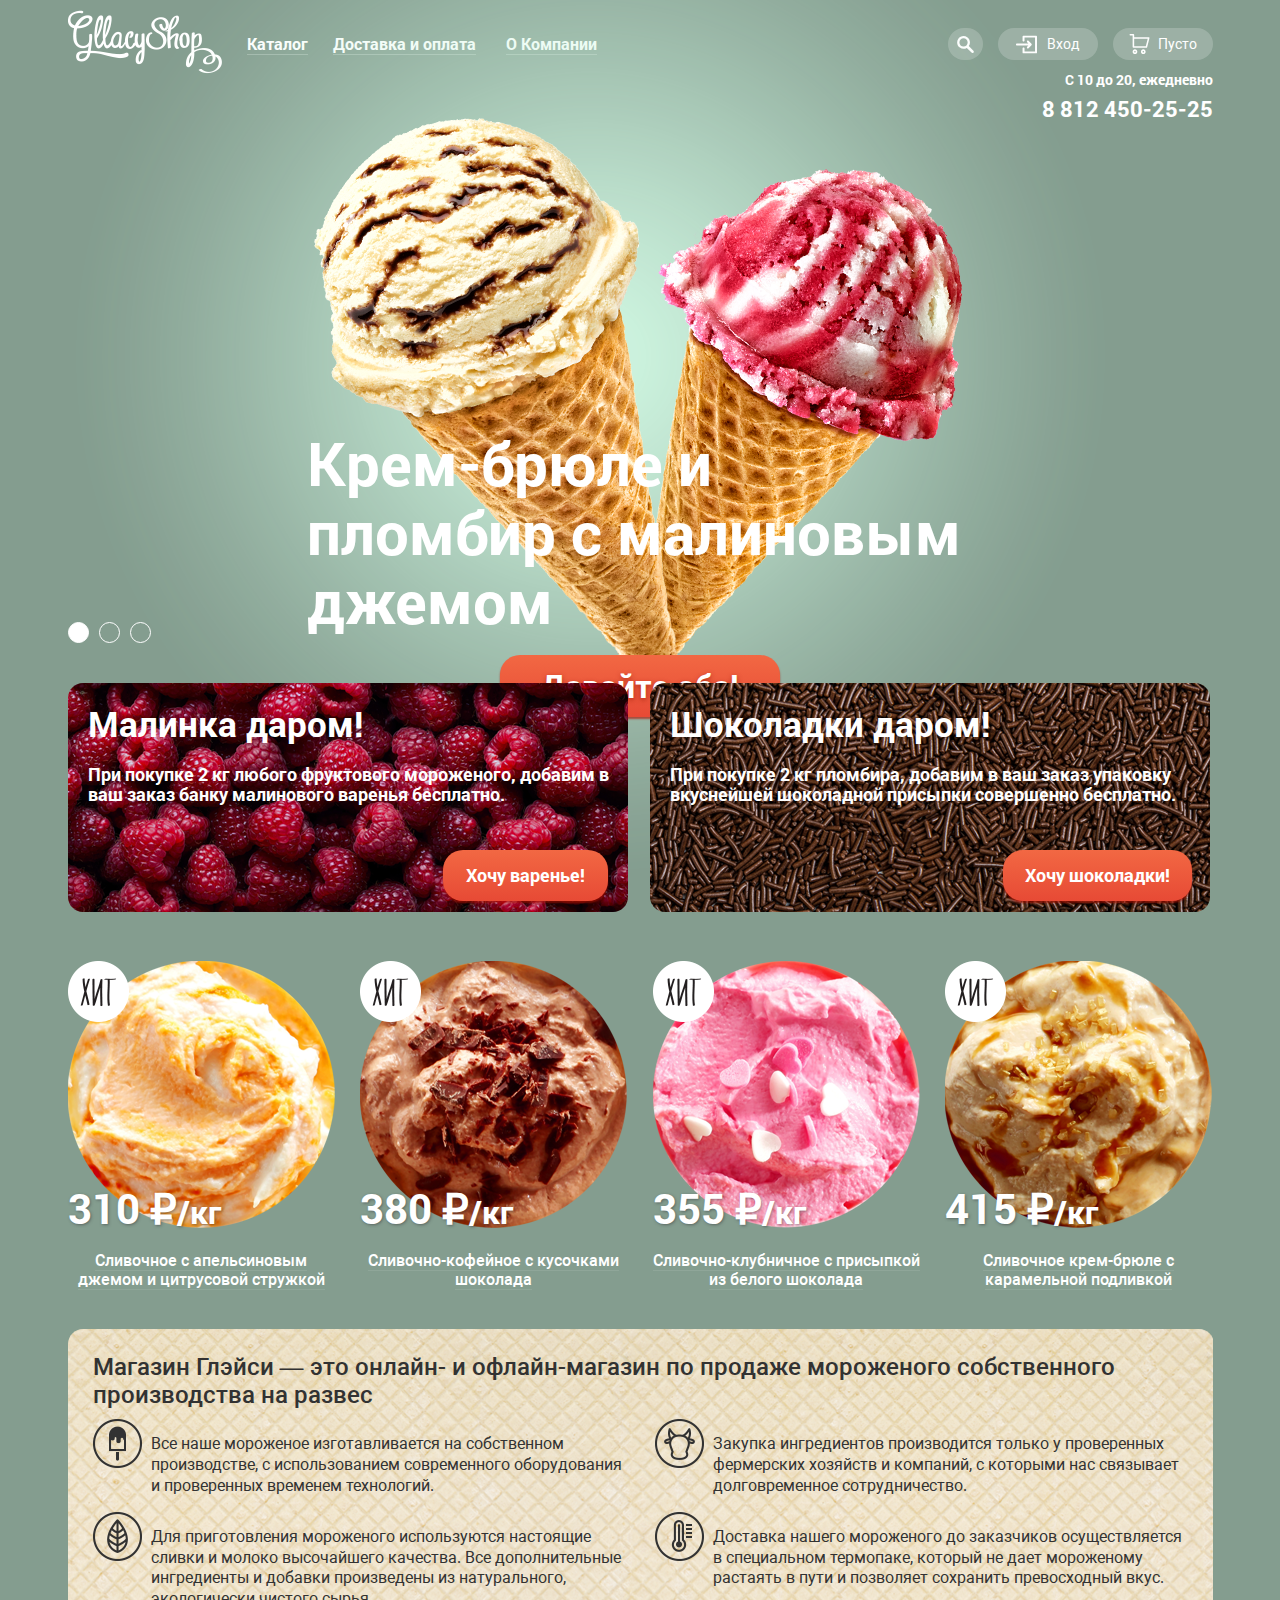
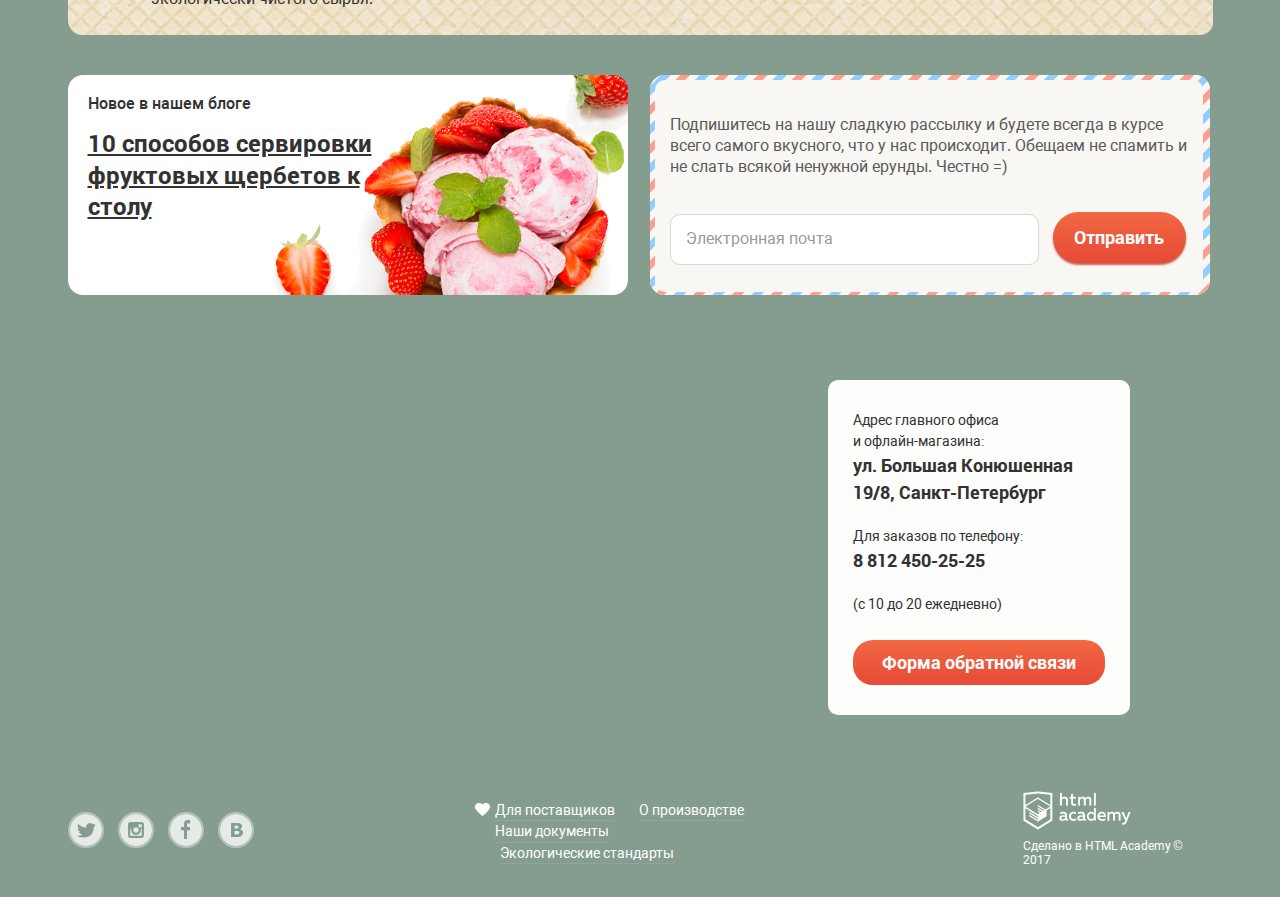
==== index.html @ 87ebb8d3 "Update index.html" ====
<!DOCTYPE html>
<html lang="ru">

<head>
	<meta charset="UTF-8">
	<meta name="viewport" content="width=device-width, initial-scale=1.0">
	<link rel="stylesheet" type="text/css" href="css/normalize.css">
	<link rel="stylesheet" type="text/css" href="css/style.css">
	<title>Gllacy</title>
</head>

<body>
	<div class="body">
	<div class="feedback">
		<form action="#" class="form-feedback">
			<div class="form-feedback__inner">
				<h2 class="form-feedback__title">Мы обязательно вам ответим!</h2>
				<button class="form-feedback__close-btn"><svg xmlns="http://www.w3.org/2000/svg" xmlns:xlink="http://www.w3.org/1999/xlink" width="18" height="17" viewBox="0 0 18 17"><g><g><image width="18" height="17" xlink:href="[data-uri]"/></g></g></svg></button>
				<div class="form-feedback__input">
					<input type="text" placeholder="Как вас зовут?">
					<input type="text" placeholder="Ваша почта для ответа?">
				</div>
				<textarea name="text" id="form-text" cols="49" rows="7" placeholder="Напишите что-нибудь..." class="form-feedback__commmit"></textarea>
				<button class="form-feedback__submit">Отправить</button>
			</div>
		</form>
	</div>
	<header class="header">
		<div class="wrap">
			<nav class="header__menu">
				<ul class="menu-left">
					<li class="menu-left__item menu-left__logo"><a href="#"><img src="/img/header-logo.svg" alt="Логотип"></a>
					</li>
					<li class="menu-left__item menu-left__submenu"><a href="#"
							class="menu-left__link">Каталог</a>
						<ul class="submenu">
							<li class="submenu__item submenu__underline"><a href="#" class="submenu__link submenu__active">Новинки
								</a></li>
							<li class="submenu__item"><a href="catalog.html" class="submenu__link ">Сливочное</a></li>
							<li class="submenu__item"><a href="#" class="submenu__link ">Щербеты</a></li>
							<li class="submenu__item"><a href="#" class="submenu__link s">Фруктовый лед
								</a></li>
							<li class="submenu__item"><a href="#" class="submenu__link ">Мелорин
								</a></li>
						</ul>
					</li>
					<li class="menu-left__item"><a href="#" class="menu-left__link">Доставка и оплата</a></li>
					<li class="menu-left__item"><a href="#" class="menu-left__link">О Компании</a></li>
				</ul>
				<div class="menu-right-box">
					<ul class="menu-right">
						<li class="menu-right__item">
							<form action="#" class="search-form">
								<div class="btn-search">
									<input type="text" placeholder="Что ищем?">
								</div>
							</form>
							<button class="search"></button>
						</li>
						<li class="menu-right__item">
							<button class="login">Вход</button>
							<form action="#" class="login-form">
								<div class="login-box">
									<div class="input-box">
										<input type="text" placeholder="Электронная почта">
										<input type="text" placeholder="Пароль">
									</div>
									<div class="link-box">
										<button class="link-box__btn">Войти</button>
										<div class="link">
											<a href="#">Забыли пароль?</a>
											<a href="#">Новая регистрация</a>
										</div>
									</div>
								</div>
							</form>
						</li>
						<li class="menu-right__item"><button class="cart">Пусто</button>
						</li>
					</ul>
					<div class="time-job">
						<span class="time-job__time">С 10 до 20, ежедневно</span>
						<span class="time-job__tell">8 812 450-25-25</span>
					</div>
				</div>
			</nav>
		</div>
	</header>

	<main class="main">
		<div class="wrap">
			<div class="slider-box">
				<input type="radio" id="radio-one" class="visually-hidden" name="slider" checked>
				<input type="radio" id="radio-two" class="visually-hidden" name="slider">
				<input type="radio" id="radio-three" class="visually-hidden" name="slider">
				<div class="toggle-box">
					<label for="radio-one" class="toggle-off"></label>
					<label for="radio-two" class="toggle-off"></label>
					<label for="radio-three" class="toggle-off"></label>
				</div>
				<ul class="slider">

					<li class="slider__item">
						<div class="slider-img">
							<img src="/img/01_1.png" class="slider-img__left" alt="Мороженое">
							<img src="/img/01_2.png" class="slider-img__right" alt=" Мороженое">
							<img src="/img/01_3.png" class="slider-img__backlight" alt=" Фон">
						</div>
						<h1 class=" slider__title">Крем-брюле и пломбир с малиновым джемом</h1>
						<button class="slider__btn">Давайте оба!</button>
					</li>

					<li class="slider__item">
						<div class="slider-img">
							<img src="/img/02_1.png" class="slider-img__left" alt="Мороженое">
							<img src="/img/02_2.png" class="slider-img__right" alt=" Мороженое">
							<img src="/img/02_3.png" class="slider-img__backlight" alt=" Фон">
						</div>
						<h1 class=" slider__title">Крем-брюле и пломбир с малиновым джемом</h1>
						<button class="slider__btn">Давайте оба!</button>
					</li>

					<li class="slider__item">
						<div class="slider-img">
							<img src="/img/03_1.png" class="slider-img__left" alt="Мороженое">
							<img src="/img/03_2.png" class="slider-img__right" alt=" Мороженое">
							<img src="/img/03_3.png" class="slider-img__backlight" alt=" Фон">
						</div>
						<h1 class=" slider__title">Крем-брюле и пломбир с малиновым джемом</h1>
						<button class="slider__btn">Давайте оба!</button>
					</li>

				</ul>
			</div>
			<div class="banner-box">
				<section class="banner banner-left">
					<div class="banner__inner">
						<h2 class="banner__title">Малинка даром!</h2>
						<p class="banner__text">При покупке 2 кг любого фруктового мороженого, добавим в ваш заказ банку малинового
							варенья бесплатно.
						</p>
						<button class="banner__btn">Хочу варенье!</button>
					</div>
				</section>
				<section class="banner banner-right">
					<div class="banner__inner">
						<h2 class="banner__title">Шоколадки даром!</h2>
						<p class="banner__text">При покупке 2 кг пломбира, добавим в ваш заказ упаковку вкуснейшей шоколадной
							присыпки совершенно бесплатно.
						</p>
						<button class="banner__btn banner__btn-right">Хочу шоколадки!
						</button>
					</div>
				</section>
			</div>
			<div class="ice-cream-box">
				<section class="ice-cream">
					<ul class="ice-cream__container">

						<li class="ice-cream-item">
							<div class="icer-cream__img">
								<img class="img-hit" src="./img/hit.png" alt="Хит">
								<img src="./img/iceCream_1.png" alt="Мороженое">
								<span class="ice-cream-price">310 ₽<span class="ice-cream-weight">/кг</span></span>
							</div>
							<a href="#" class="ice-cream__link">Сливочное с апельсиновым джемом и цитрусовой стружкой
							</a>
						</li>

						<li class="ice-cream-item">
							<div class="icer-cream__img">
								<img class="img-hit" src="./img/hit.png" alt="Хит">
								<img src="./img/iceCream_2.png" alt="Мороженое">
								<span class="ice-cream-price">380 ₽<span class="ice-cream-weight">/кг</span></span>
							</div>
							<a href="#" class="ice-cream__link">Сливочно-кофейное с кусочками шоколада</a>
						</li>

						<li class="ice-cream-item">
							<div class="icer-cream__img">
								<img class="img-hit" src="./img/hit.png" alt="Хит">
								<img src="./img/iceCream_3.png" alt="Мороженое">
								<span class="ice-cream-price">355 ₽<span class="ice-cream-weight">/кг</span></span>
							</div>
							<a href="#" class="ice-cream__link">Сливочно-клубничное с присыпкой из белого шоколада</a>
						</li>

						<li class="ice-cream-item">
							<div class="icer-cream__img">
								<img class="img-hit" src="./img/hit.png" alt="Хит">
								<img src="./img/iceCream_4.png" alt="Мороженое">
								<span class="ice-cream-price">415 ₽<span class="ice-cream-weight">/кг</span></span>
							</div>
							<a href="#" class="ice-cream__link">Сливочное крем-брюле с карамельной подливкой</a>
						</li>

					</ul>
				</section>
			</div>
			<div class="shop-box">
				<article class="shop-gllacy">
					<div class="shop-gllacy__inner">
						<h1 class="shop-gllacy__title">Магазин Глэйси — это онлайн- и офлайн-магазин по продаже мороженого
							собственного производства на развес</h1>
						<div class="shop-gllacy__container">
							<section class="shop-gllacy__left">
								<p class="shop-gllacy__text ice">Все наше мороженое изготавливается на собственном производстве, с
									использованием современного оборудования и проверенных временем технологий.
								</p>
								<p class="shop-gllacy__text leaflet">Для приготовления мороженого используются настоящие сливки и молоко
									высочайшего качества. Все дополнительные ингредиенты и добавки произведены из натурального,
									экологически чистого сырья.</p>
							</section>
							<section class="shop-gllacy__right">
								<p class="shop-gllacy__text cow">Закупка ингредиентов производится только у проверенных фермерских
									хозяйств
									и компаний, с которыми нас связывает долговременное сотрудничество.</p>
								<p class="shop-gllacy__text thermometer">Доставка нашего мороженого до заказчиков осуществляется в
									специальном
									термопаке, который не дает мороженому растаять в пути и позволяет сохранить превосходный вкус.</p>
							</section>
						</div>
					</div>
				</article>
			</div>
			<div class="blog-box">
				<section class="blog">
					<div class="blog-inner">
						<span class="blog__title">Новое в нашем блоге</span>
						<a href="#" class="blog__link">10 способов сервировки
							фруктовых щербетов к столу</a>
					</div>
				</section>
				<section class="mailing">
					<div class="mailing-inner">
						<p class="mailing__text">Подпишитесь на нашу сладкую рассылку и будете всегда в курсе всего самого вкусного,
							что у нас происходит. Обещаем не спамить и не слать всякой ненужной ерунды. Честно =) </p>
						<input type="text" class="mailing__input" placeholder="Электронная почта">
						<button class="mailing__btn">Отправить</button>
					</div>
				</section>
			</div>
		</div>

	</main>

	<footer class="footer">
		<div class="footer-top">
			<div class="footer-top-box">
			<iframe	src="https://www.google.com/maps/embed?pb=!1m18!1m12!1m3!1d1998.5991043651586!2d30.320894616097!3d59.938794181876254!2m3!1f0!2f0!3f0!3m2!1i1024!2i768!4f13.1!3m3!1m2!1s0x4696310fca5ba729%3A0xea9c53d4493c879f!2z0JHQvtC70YzRiNCw0Y8g0JrQvtC90Y7RiNC10L3QvdCw0Y8g0YPQuy4sIDE5LCDQodCw0L3QutGCLdCf0LXRgtC10YDQsdGD0YDQsywgMTkxMTg2!5e0!3m2!1sru!2sru!4v1586633773814!5m2!1sru!2sru"
				width="100%" height="430" frameborder="0" style="border:0;" allowfullscreen="" aria-hidden="false"
				tabindex="0"></iframe>
			<div class="footer-top-box__address">
				<div class="footer-top-box__inner">
					<p class="footer-top-box__text">Адрес главного офиса <br>
						и офлайн-магазина:<strong>ул. Большая Конюшенная 19/8, Санкт-Петербург</strong>
					</p>
					<p class="footer-top-box__text">Для заказов по телефону:<strong class="footer-tel">8 812 450-25-25</strong>(с 10 до 20 ежедневно)</p>

					<button class="footer-top-box__btn">Форма обратной связи</button>
				</div>
			</div>
		</div>
		</div>
		<div class="footer-down">
			<div class="wrap">
				<div class="footer-down-box">
					<ul class="footer-down-container">
						<li class="footer-down-container__social">
							<a href="#" class="footer-down-container__social-link footer-down-container__social-tw"></a>
							<a href="#" class="footer-down-container__social-link footer-down-container__social-inst"></a>
							<a href="#" class="footer-down-container__social-link footer-down-container__social-fb"></a>
							<a href="#" class="footer-down-container__social-link footer-down-container__social-vk"></a>
						</li>
						<li class="footer-down-container__link">
							<a href="#" class="footer-down-container__link-item">Для поставщиков</a>
							<a href="#" class="footer-down-container__link-item">О производстве
							</a>
							<a href="#" class="footer-down-container__link-item">Наши документы</a>
							<a href="#" class="footer-down-container__link-item">Экологические стандарты</a>
						</li>
						<li class="footer-down-container__logo">
							<a href="#" class="footer-down-container__logo-link"><img src="/img/footer-logo_htmlacademy.svg" alt="Логотип"></a>
							<a href="#" class="footer-down-container__logo-link"><span>Сделано в HTML Academy © 2017</span></a>
						</li>
					</ul>
				</div>
			</div>
		</div>
	</footer>
</div>
	<script src="/js/script.js"></script>
</body>

</html>
---- css/style.css ----
@font-face {
		font-family: "Roboto";
		src: url("/fonts/roboto.woff2") format("woff2"), url("/fonts/roboto.woff") format("woff");
		font-style: normal;
		font-weight: 400;
}
@font-face {
		font-family: "Roboto";
		src: url("/fonts/robotomedium.woff2") format("woff2"), url("/fonts/robotomedium.woff") format("woff");
		font-style: normal;
		font-weight: 500;
}
@font-face {
		font-family: "Roboto";
		src: url("/fonts/robotobold.woff2") format("woff2"), url("/fonts/robotobold.woff") format("woff");
		font-style: normal;
		font-weight: 700;
}
* {
		margin: 0;
		padding: 0;
		list-style: none;
		text-decoration: none;
		box-sizing: border-box;
}

body {
		color: #ffffff;
		font-family: "Roboto", sans-serif;
		font-size: 16px;
		font-weight: 400;
		background-color: #849d8f;
}

.body {
		position: relative;
}

.feedback {
		display: none;
		position: absolute;
		top: 15%;
		left: 50%;
		margin: 0 0 0 -240px;
		z-index: 200;
}

.form-feedback {
		width: 480px;
		background-color: #f8f7f4;
		border-radius: 10px;
}
.form-feedback__inner {
		position: relative;
		padding: 16px 17px 27px 24px;
}
.form-feedback__title {
		margin-bottom: 24px;
		color: #323232;
		font-size: 1.5em;
		font-weight: 500;
}
.form-feedback__close-btn {
		position: absolute;
		top: 17px;
		right: 17px;
		background-color: transparent;
		border: none;
		outline: none;
		cursor: pointer;
}
.form-feedback__input input {
		display: block;
		width: 267px;
		margin-bottom: 20px;
		padding: 12px 15px 12px 15px;
		color: #999999;
		border: 1px solid rgba(178, 178, 178, 0.52);
		background-color: #ffffff;
		border-radius: 5px;
}
.form-feedback__input input::placeholder {
		color: #999999;
}
.form-feedback__commmit {
		display: block;
		margin-bottom: 25px;
		padding: 12px 15px;
		color: #999999;
		background-color: #ffffff;
		border: 1px solid rgba(178, 178, 178, 0.52);
		border-radius: 5px;
}
.form-feedback__commmit::placeholder {
		color: #999999;
}
.form-feedback__submit {
		width: 139px;
		padding: 14px 0;
		color: #fefefe;
		font-size: 1.13em;
		font-weight: 700;
		text-align: center;
		box-shadow: 0 2px 2px rgba(172, 16, 0, 0.64);
		background-color: #e84d37;
		background-image: linear-gradient(to top, #e74a35 0%, #f26843 100%);
		border: none;
		border-radius: 30px;
		outline: none;
		transform: translateX(300px);
		cursor: pointer;
}
.form-feedback__submit:hover {
		box-shadow: 0 2px 2px #ac1000;
		background-image: linear-gradient(to top, #f17d64 0%, #f26843 100%);
}
.form-feedback__submit:active {
		box-shadow: inset 0 2px 2px #942718;
		background-image: linear-gradient(to top, #f26843 0%, #e74a35 100%);
}

.overlay {
		width: 100%;
		height: 100%;
		background-image: url("/img/overlay.png");
}

.wrap {
		width: 100%;
		max-width: 1165px;
		margin: 0 auto;
		padding-left: 10px;
		padding-right: 10px;
}

.visually-hidden {
		position: absolute;
		bottom: 0;
		left: 0;
		width: 1px;
		height: 1px;
		overflow: hidden;
		clip: rect(0 0 0 0);
}

.header__menu {
		display: flex;
		justify-content: space-between;
		padding-top: 10px;
}

.menu-left {
		width: 55.0218340611%;
		display: flex;
		justify-content: flex-start;
		align-items: center;
}
.menu-left__item {
		position: relative;
}
.menu-left__link {
		color: #ffffff;
		font-weight: 700;
		border-bottom: 1px solid #a1b6aa;
}
.menu-left__link:hover {
		padding: 10px 14px;
		color: #323232;
		text-align: center;
		background-color: #f7f6f3;
		border: none;
		border-radius: 30px;
		transition: all 0.5s ease-out;
}
.menu-left__link:active {
		box-shadow: inset 0 2px 1px #696969;
		background-color: #f8f7f4;
		transition: all 0.3s ease-out;
}
.menu-left__submenu:hover .submenu {
		display: block;
}
.menu-left__item:nth-child(3) {
		margin-left: 25px;
		margin-right: 30px;
}
.menu-left__logo {
		margin-right: 25px;
		/* 		img {
			max-width: 100%;
		} */
}

.submenu {
		position: absolute;
		top: 30px;
		left: -5px;
		z-index: 100;
		display: none;
		min-width: 145px;
		box-shadow: 0 20px 20px rgba(0, 0, 0, 0.4);
		background-color: #f8f7f4;
		border-radius: 10px;
		border-top: 3px solid #91ac9d;
}
.submenu__item {
		padding: 10px 0;
		cursor: pointer;
}
.submenu__item:not(:first-child):hover {
		background-color: #fbded7;
}
.submenu__item:not(:first-child):active {
		background-color: #f6b5a5;
}
.submenu__underline {
		position: relative;
}
.submenu__underline::after {
		position: absolute;
		top: 35px;
		left: 10px;
		content: "";
		width: 128px;
		height: 1px;
		background-color: #d1d0ce;
}
.submenu__link {
		padding-left: 20px;
		color: #323232;
		font-size: 0.85em;
}
.submenu__active {
		font-weight: 700;
}

.menu-right-box {
		width: 23.1441048035%;
		position: relative;
		display: flex;
		flex-direction: column;
		justify-content: center;
}

.time-job {
		position: absolute;
		top: 90%;
		right: 0;
		display: flex;
		flex-direction: column;
		text-align: right;
}
.time-job__time {
		margin-bottom: 8px;
		font-size: 0.87em;
		font-weight: 700;
}
.time-job__tell {
		font-size: 1.38em;
		font-weight: 700;
}

.menu-right {
		position: relative;
		display: flex;
		justify-content: space-between;
}
.menu-right__item {
		min-width: 100px;
		margin-right: 10px;
		padding: 8px 0;
		font-size: 0.87em;
		font-weight: 500;
		text-align: center;
		background-color: rgba(255, 255, 255, 0.2);
		border-radius: 20px;
		cursor: pointer;
}
.menu-right__item:first-child {
		position: relative;
		min-width: 35px;
}
.menu-right__item:nth-child(2) {
		position: relative;
}
.menu-right__item:last-child {
		margin-right: 0;
}
.menu-right__item:hover {
		background-color: #f8f7f4;
		transition: all 0.5s ease-out;
}
.menu-right__item:hover .login:before {
		background-image: url("/img/login-hover.svg");
		transition: all 0.5s ease-out;
}
.menu-right__item:hover .login {
		color: #323232;
		transition: all 0.5s ease-out;
}
.menu-right__item:hover .search {
		background-image: url("/img/loupe-hover.svg");
		transition: all 0.5s ease-out;
}
.menu-right__item:hover .cart::before {
		background-image: url("/img/cart-hover.svg");
		transition: all 0.5s ease-out;
}
.menu-right__item:hover .cart {
		color: #323232;
		transition: all 0.5s ease-out;
}
.menu-right__item:active {
		box-shadow: inset 0 2px 1px #696969;
		background-color: #f8f7f4;
		transition: all 0.3s ease-out;
}

.search {
		position: absolute;
		margin: 0;
		padding: 0;
		top: 8px;
		left: 9px;
		display: block;
		width: 17px;
		height: 17px;
		background-image: url("/img/loupe.svg");
		background-color: transparent;
		border: none;
		cursor: pointer;
}

.login {
		position: relative;
		margin-left: 21px;
		padding-left: 10px;
		color: #ffffff;
		background-color: transparent;
		border: none;
		cursor: pointer;
}

.login::before {
		position: absolute;
		top: -2px;
		left: -21px;
		display: block;
		width: 21px;
		height: 20px;
		content: "";
		background-image: url("/img/login.svg");
}

.cart {
		position: relative;
		margin-left: 21px;
		padding-left: 8px;
		color: #ffffff;
		background-color: transparent;
		border: none;
		cursor: pointer;
}

.cart::before {
		position: absolute;
		top: -2px;
		left: -21px;
		display: block;
		width: 21px;
		height: 20px;
		content: "";
		background-image: url("/img/cart.svg");
}

.btn-search {
		display: none;
		position: absolute;
		z-index: 100;
		top: 40px;
		right: 0;
		width: 341px;
		padding: 20px 15px;
		box-shadow: 0 20px 20px rgba(0, 0, 0, 0.4);
		background-color: #f8f7f4;
		border-radius: 10px;
}
.btn-search input {
		width: 100%;
		padding: 15px 0 15px 15px;
		color: #999999;
		border: 1px solid #d3d3d2;
		border-radius: 10px;
}
.btn-search input::placeholder {
		color: #999999;
		font-size: 0.87em;
		font-weight: 400;
}

.login-form {
		display: none;
		width: 280px;
		position: absolute;
		top: 35px;
		right: 2px;
		box-shadow: 0 20px 20px rgba(0, 0, 0, 0.4);
		background-color: #f8f7f4;
		border-radius: 10px;
		z-index: 100;
}

.login-box {
		width: 100%;
		padding: 20px 20px 22px 19px;
}

.input-box {
		display: flex;
		flex-direction: column;
}
.input-box input {
		width: 100%;
		margin-bottom: 20px;
		padding: 15px 0;
		padding-left: 15px;
		color: #999999;
		font-size: 0.87em;
		font-weight: 400;
		border: 1px solid #d3d3d2;
		border-radius: 10px;
}
.input-box input::placeholder {
		color: #999999;
		font-size: 1em;
		font-weight: 400;
}

.link-box {
		display: flex;
		justify-content: space-between;
}
.link-box__btn {
		min-width: 100px;
		padding: 15px 0;
		color: #fefefe;
		font-size: 1.3em;
		font-weight: 700;
		text-align: center;
		box-shadow: 0 1px 2px #ac1000;
		background-color: #e84d37;
		background-image: linear-gradient(to top, #e74a35 0%, #f26843 100%);
		border: none;
		border-radius: 18px;
		outline: none;
		cursor: pointer;
}
.link-box__btn:hover {
		box-shadow: 0 2px 2px #ac1000;
		background-color: rgba(255, 255, 255, 0.2);
		background-color: #ffffff;
		background-image: linear-gradient(to top, #e74a35 0%, #f26843 100%);
		transition: all 0.3s ease-out 0.1s;
}
.link-box__btn:active {
		box-shadow: inset 0 2px 2px #942718;
		background-color: rgba(0, 0, 0, 0.07);
		background-color: #ffffff;
		background-image: linear-gradient(to top, #f26843 0%, #e74a35 100%);
		transition: all 0.3s ease-out 0.1s;
}

.link {
		display: flex;
		flex-direction: column;
		justify-content: center;
}
.link a {
		margin-bottom: 8px;
		text-align: left;
		color: #323232;
		font-size: 0.95em;
		text-decoration: underline;
}
.link a:last-child {
		margin-bottom: 0;
}
.link a:hover, .link a:active {
		color: #e84d37;
}

.menu-left__active {
		padding: 10px 14px;
		color: #ffffff;
		text-align: center;
		background-color: #d07058;
		border: none;
		border-radius: 30px;
}

.menu-right__active {
		width: 117px;
		background-color: #f8f7f4;
}

.menu-right__active:active {
		box-shadow: inset 0 2px 1px #696969;
		background-color: #f8f7f4;
		transition: all 0.3s ease-out;
}

.cart-active {
		position: relative;
		margin-left: 21px;
		padding-left: 8px;
		color: #323232;
		background-color: transparent;
		border: none;
		cursor: pointer;
}

.cart-active::before {
		position: absolute;
		top: -2px;
		left: -21px;
		display: block;
		width: 21px;
		height: 20px;
		content: "";
		background-image: url("/img/cart_active.svg");
}

.cart-form {
		display: none;
		position: absolute;
		top: 35px;
		right: 0;
		width: 540px;
		box-shadow: 0 20px 20px rgba(0, 0, 0, 0.4);
		background-color: #f8f7f4;
		border-radius: 10px;
		z-index: 200;
}

.cart-box {
		padding: 20px 15px;
}

.cart-list {
		display: flex;
		flex-direction: column;
		border-bottom: 1px solid #cacac7;
}
.cart-list__items {
		display: flex;
		justify-content: space-between;
		align-items: center;
		margin-bottom: 15px;
		color: #323232;
		font-size: 0.93em;
		text-align: left;
		line-height: 1.3em;
}
.cart-list__items:nth-child(2) .cart-list__name {
		padding-top: 12px;
}
.cart-list__btn {
		width: 170px;
		padding: 13px 0;
		color: #fefefe;
		font-size: 1.3em;
		font-weight: 700;
		box-shadow: 0 1px 2px #ac1000;
		background-color: #e84d37;
		background-image: linear-gradient(to top, #e74a35 0%, #f26843 100%);
		border: none;
		border-radius: 30px;
		outline: none;
		transform: translateX(170px);
		cursor: pointer;
}
.cart-list__btn:hover {
		box-shadow: 0 2px 2px #ac1000;
		background-image: linear-gradient(to top, #f17d64 0%, #f26843 100%);
}
.cart-list__btn:active {
		box-shadow: inset 0 2px 2px #942718;
		background-image: linear-gradient(to top, #f26843 0%, #e74a35 100%);
}

.price {
		color: #999999;
}

.total {
		display: block;
		margin-top: 15px;
		margin-bottom: 15px;
		color: #323232;
		font-size: 1.1em;
		font-weight: 700;
		text-align: right;
}

.slider-box {
		position: relative;
		min-height: 565px;
}

.toggle-box {
		position: absolute;
		display: flex;
		bottom: 0;
		z-index: 50;
}

.toggle-off {
		display: block;
		width: 21px;
		height: 21px;
		margin-right: 10px;
		background-color: transparent;
		border: 1px solid #ffff;
		border-radius: 50%;
		cursor: pointer;
		transition: all 0.5s ease-out;
}

.toggle-off:last-child {
		margin-right: 0;
}

#radio-one:checked ~ .toggle-box .toggle-off:nth-child(1),
#radio-two:checked ~ .toggle-box .toggle-off:nth-child(2),
#radio-three:checked ~ .toggle-box .toggle-off:nth-child(3) {
		background-color: #fff;
}

#radio-one:hover ~ .toggle-box .toggle-off:nth-child(1),
#radio-two:hover ~ .toggle-box .toggle-off:nth-child(2),
#radio-three:hover ~ .toggle-box .toggle-off:nth-child(3) {
		background-color: #e0e0e0;
}

#radio-one:active ~ .toggle-box .toggle-off:nth-child(1),
#radio-two:active ~ .toggle-box .toggle-off:nth-child(2),
#radio-three:active ~ .toggle-box .toggle-off:nth-child(3) {
		background-color: #fff;
}

#radio-one:checked ~ .slider .slider__item:nth-child(1),
#radio-two:checked ~ .slider .slider__item:nth-child(2),
#radio-three:checked ~ .slider .slider__item:nth-child(3) {
		display: block;
}

.slider {
		width: 100%;
		display: flex;
		justify-content: row;
}
.slider__item:nth-child(1) {
		display: none;
}
.slider__item:nth-child(2) {
		display: none;
}
.slider__item:nth-child(3) {
		display: none;
}
.slider__title {
		position: relative;
		width: 58.2532751092%;
		margin: 0 auto;
		font-size: 3.75em;
		font-weight: 700;
		transform: translateY(350px);
		z-index: 20;
}
.slider__btn {
		position: relative;
		min-width: 280px;
		display: block;
		margin: 0 auto;
		padding: 15px 0;
		color: #ffff;
		text-shadow: 0 2px 5px rgba(160, 32, 11, 0.76);
		font-size: 2em;
		font-weight: 700;
		line-height: 1;
		text-align: center;
		box-shadow: 0 2px 2px rgba(172, 16, 0, 0.64);
		background-image: linear-gradient(to top, #e74a35 0%, #f26843 100%);
		border: none;
		outline: none;
		border-radius: 20px;
		transform: translateY(370px);
		cursor: pointer;
		z-index: 30;
}
.slider__btn:hover {
		box-shadow: 0 2px 2px #ac1000;
		background-image: linear-gradient(to top, #f17d64 0%, #f26843 100%);
}
.slider__btn:active {
		box-shadow: inset 0 2px 2px #942718;
		background-image: linear-gradient(to top, #f26843 0%, #e74a35 100%);
}

.slider-img {
		position: relative;
}
.slider-img__left {
		position: absolute;
		top: 40px;
		left: 245px;
		z-index: 4;
}
.slider-img__right {
		position: absolute;
		top: 90px;
		right: 250px;
		z-index: 2;
}
.slider-img__backlight {
		position: absolute;
		top: -80px;
		z-index: 1;
		pointer-events: none;
}

.banner-box {
		position: relative;
		display: flex;
		justify-content: space-between;
		margin: 40px 0;
		z-index: 100;
}

.banner__inner {
		padding: 20px;
}
.banner__title {
		margin-bottom: 20px;
		text-align: left;
		font-size: 2.19em;
		font-weight: 700;
}
.banner__text {
		margin-bottom: 45px;
		text-align: left;
		font-size: 1.13em;
		font-weight: 700;
}
.banner__btn {
		min-width: 165px;
		padding: 15px 0;
		color: #ffffff;
		text-align: center;
		font-size: 1.13em;
		font-weight: 700;
		box-shadow: 0 2px 2px rgba(172, 16, 0, 0.64);
		background-image: linear-gradient(to top, #e74a35 0%, #f26843 100%);
		border: none;
		border-radius: 20px;
		outline: none;
		transform: translateX(355px);
		cursor: pointer;
}
.banner__btn-right {
		min-width: 189px;
		transform: translateX(333px);
}
.banner__btn:hover {
		box-shadow: 0 2px 2px #ac1000;
		background-image: linear-gradient(to top, #f17d64 0%, #f26843 100%);
}
.banner__btn:active {
		box-shadow: inset 0 2px 2px #942718;
		background-image: linear-gradient(to top, #f26843 0%, #e74a35 100%);
}

.banner-left {
		flex-basis: 50%;
		margin-right: 20px;
		background-image: url("/img/banner_01.png");
		background-repeat: no-repeat;
}

.banner-right {
		flex-basis: 50%;
		background-image: url("/img/banner_02.png");
		background-repeat: no-repeat;
}

.ice-cream {
		margin-bottom: 40px;
}
.ice-cream__container {
		display: flex;
		justify-content: space-between;
}
.ice-cream__link {
		color: #ffff;
		font-weight: 500;
		border-bottom: 1px solid #8fa699;
}
.ice-cream__link:hover {
		color: #ffbc9e;
}
.ice-cream__link:active {
		color: #ffbc9e;
		border-bottom: none;
}

.ice-cream-item {
		flex-basis: 50%;
		margin-right: 25px;
		text-align: center;
}

.ice-cream-item:last-child {
		margin-right: 0;
}

.icer-cream__img {
		position: relative;
		margin-bottom: 20px;
		text-align: left;
}

.ice-cream-price {
		position: absolute;
		left: 0;
		bottom: 0;
		font-size: 2.63em;
		font-weight: 700;
		text-shadow: 1px 1px 3px rgba(49, 50, 53, 0.5);
}

.ice-cream-weight {
		font-size: 0.76em;
		font-weight: 700;
		text-shadow: 1px 1px 3px rgba(49, 50, 53, 0.5);
}

.img-hit {
		position: absolute;
		top: 0;
		left: 0;
}

.shop-gllacy {
		width: 100%;
		margin-bottom: 40px;
}
.shop-gllacy__inner {
		display: flex;
		flex-direction: column;
		padding: 25px;
		color: #323232;
		background-image: url("/img/shop_wafer.png");
		background-repeat: no-repeat;
}
.shop-gllacy__container {
		display: flex;
		justify-content: space-between;
}
.shop-gllacy__left {
		flex-basis: 50%;
		margin-right: 30px;
}
.shop-gllacy__right {
		flex-basis: 50%;
}
.shop-gllacy__title {
		margin-top: 0;
		margin-bottom: 25px;
		font-size: 1.5em;
		font-weight: 500;
}
.shop-gllacy__text {
		position: relative;
		margin-left: 50px;
		padding-left: 8px;
		line-height: 1.3em;
}
.shop-gllacy__text:nth-child(1) {
		margin-bottom: 30px;
}

.ice::before {
		display: block;
		position: absolute;
		top: -15px;
		left: -50px;
		width: 49px;
		height: 49px;
		content: "";
		background-image: url("/img/shop_1.svg");
}

.cow::before {
		display: block;
		position: absolute;
		top: -15px;
		left: -50px;
		width: 49px;
		height: 49px;
		content: "";
		background-image: url("/img/shop_3.svg");
}

.leaflet::before {
		display: block;
		position: absolute;
		top: -15px;
		left: -50px;
		width: 49px;
		height: 49px;
		content: "";
		background-image: url("/img/shop_2.svg");
}

.thermometer::before {
		display: block;
		position: absolute;
		top: -15px;
		left: -50px;
		width: 49px;
		height: 49px;
		content: "";
		background-image: url("/img/shop_4.svg");
}

.blog-box {
		display: flex;
		justify-content: space-between;
		margin-bottom: 40px;
}

.blog {
		flex-basis: 50%;
		margin-right: 20px;
		background-image: url("/img/blog_1.png");
		background-repeat: no-repeat;
}
.blog__title {
		display: block;
		margin-bottom: 15px;
		color: #323232;
		text-align: left;
		font-weight: 500;
}
.blog__link {
		display: inline-block;
		width: 300px;
		color: #323232;
		font-size: 1.5em;
		font-weight: 700;
		line-height: 1.3em;
		text-decoration: underline;
}

.blog-inner {
		padding: 20px 20px 75px 20px;
}

.mailing {
		flex-basis: 50%;
		padding: 5px 0;
		padding-left: 5px;
		padding-right: 10px;
		background-image: url("/img/blog_2.png");
		background-repeat: no-repeat;
}
.mailing__text {
		margin-bottom: 35px;
		color: #5a5a5a;
		line-height: 1.3em;
}
.mailing__input {
		min-width: 69.2456479691%;
		padding: 15px;
		color: #999999;
		font-weight: 400;
		border: 1px solid #d7d7d7;
		border-radius: 10px;
}
.mailing__input::placeholder {
		color: #999999;
		font-weight: 400;
}
.mailing__btn {
		width: 133px;
		margin-left: 10px;
		padding: 15px 0;
		color: #fefefe;
		font-size: 1.13em;
		font-weight: 700;
		text-align: center;
		box-shadow: 0 2px 2px rgba(172, 16, 0, 0.64);
		background-color: #e84d37;
		background-image: linear-gradient(to top, #e74a35 0%, #f26843 100%);
		border: none;
		outline: none;
		border-radius: 30px;
		cursor: pointer;
}
.mailing__btn:hover {
		box-shadow: 0 2px 2px #ac1000;
		background-image: linear-gradient(to top, #f17d64 0%, #f26843 100%);
}
.mailing__btn:active {
		box-shadow: inset 0 2px 2px #942718;
		background-image: linear-gradient(to top, #f26843 0%, #e74a35 100%);
}

.mailing-inner {
		height: 100%;
		margin: 0 auto;
		padding-top: 35px;
		padding-left: 15px;
		background-color: #f8f7f4;
		border-radius: 10px;
}

.footer-top-box {
		position: relative;
		width: 100%;
}
.footer-top-box__address {
		position: absolute;
		top: 10%;
		right: 150px;
		max-width: 302px;
		background-color: #fdfdfc;
		border-radius: 10px;
}
.footer-top-box__inner {
		padding: 30px 25px;
		color: #323232;
}
.footer-top-box__text {
		font-size: 0.87em;
		line-height: 1.5em;
}
.footer-top-box__text strong {
		display: block;
		margin-bottom: 20px;
		font-size: 1.3em;
		line-height: 1.5em;
}
.footer-top-box__text:last-of-type {
		margin-bottom: 25px;
}
.footer-top-box__btn {
		width: 100%;
		padding: 12px;
		color: #fefefe;
		font-size: 1.14em;
		font-weight: 700;
		background-color: #e84d37;
		background-image: linear-gradient(to top, #e74a35 0%, #f26843 100%);
		border: none;
		border-radius: 20px;
		outline: none;
		cursor: pointer;
}
.footer-top-box__btn:hover {
		box-shadow: 0 2px 2px #ac1000;
		background-image: linear-gradient(to top, #f17d64 0%, #f26843 100%);
}
.footer-top-box__btn:active {
		box-shadow: inset 0 2px 2px #942718;
		background-image: linear-gradient(to top, #f26843 0%, #e74a35 100%);
}

.footer-top__text .footer-tel {
		margin-bottom: 0;
}

.footer-down-box {
		margin-top: 20px;
		margin-bottom: 25px;
}

.footer-down-container {
		display: flex;
		justify-content: space-between;
		align-items: center;
}
.footer-down-container__social {
		width: 16.5938864629%;
}
.footer-down-container__social-link {
		display: inline-block;
		width: 36px;
		height: 36px;
		margin-right: 10px;
		background-color: transparent;
		border: 2px solid #c1cec7;
		border-radius: 50%;
}
.footer-down-container__social-link:last-child {
		margin-right: 0;
}
.footer-down-container__social-tw {
		background-image: url("/img/tw.svg");
		background-repeat: no-repeat;
		background-position: 50% 50%;
		opacity: 0.8;
}
.footer-down-container__social-inst {
		background-image: url("/img/ins.svg");
		background-repeat: no-repeat;
		background-position: 50% 50%;
		opacity: 0.8;
}
.footer-down-container__social-fb {
		background-image: url("/img/fb.svg");
		background-repeat: no-repeat;
		background-position: 50% 50%;
		opacity: 0.8;
}
.footer-down-container__social-vk {
		background-image: url("/img/vk.svg");
		background-repeat: no-repeat;
		background-position: 50% 50%;
		opacity: 0.8;
}
.footer-down-container__social-tw:hover, .footer-down-container__social-inst:hover, .footer-down-container__social-fb:hover, .footer-down-container__social-vk:hover {
		opacity: 1;
}
.footer-down-container__social-tw:active, .footer-down-container__social-inst:active, .footer-down-container__social-fb:active, .footer-down-container__social-vk:active {
		opacity: 0.9;
}
.footer-down-container__link {
		width: 28.8209606987%;
}
.footer-down-container__link-item {
		position: relative;
		display: inline-block;
		margin-left: 20px;
		color: #ffffff;
		font-size: 0.85em;
		text-align: left;
		line-height: 1.5em;
		border-bottom: 1px solid #8fa699;
}
.footer-down-container__link-item:nth-child(1)::before {
		position: absolute;
		top: 3px;
		left: -20px;
		display: block;
		width: 15px;
		height: 13px;
		content: "";
		background-image: url("/img/footer_heart.svg");
		background-repeat: no-repeat;
		background-position: 50% 50%;
}
.footer-down-container__link-item:nth-child(4) {
		margin-left: 25px;
}
.footer-down-container__link-item:hover {
		color: #ffbc9e;
}
.footer-down-container__link-item:active {
		color: #ffbc9e;
		border-bottom: none;
}
.footer-down-container__logo {
		width: 16.5938864629%;
}
.footer-down-container__logo-link {
		display: block;
		margin-bottom: 5px;
}
.footer-down-container__logo-link:last-child {
		color: #fefefe;
		font-size: 0.75em;
}
.footer-down-container__logo-link:hover, .footer-down-container__logo-link:active {
		color: #ffbc9e;
}
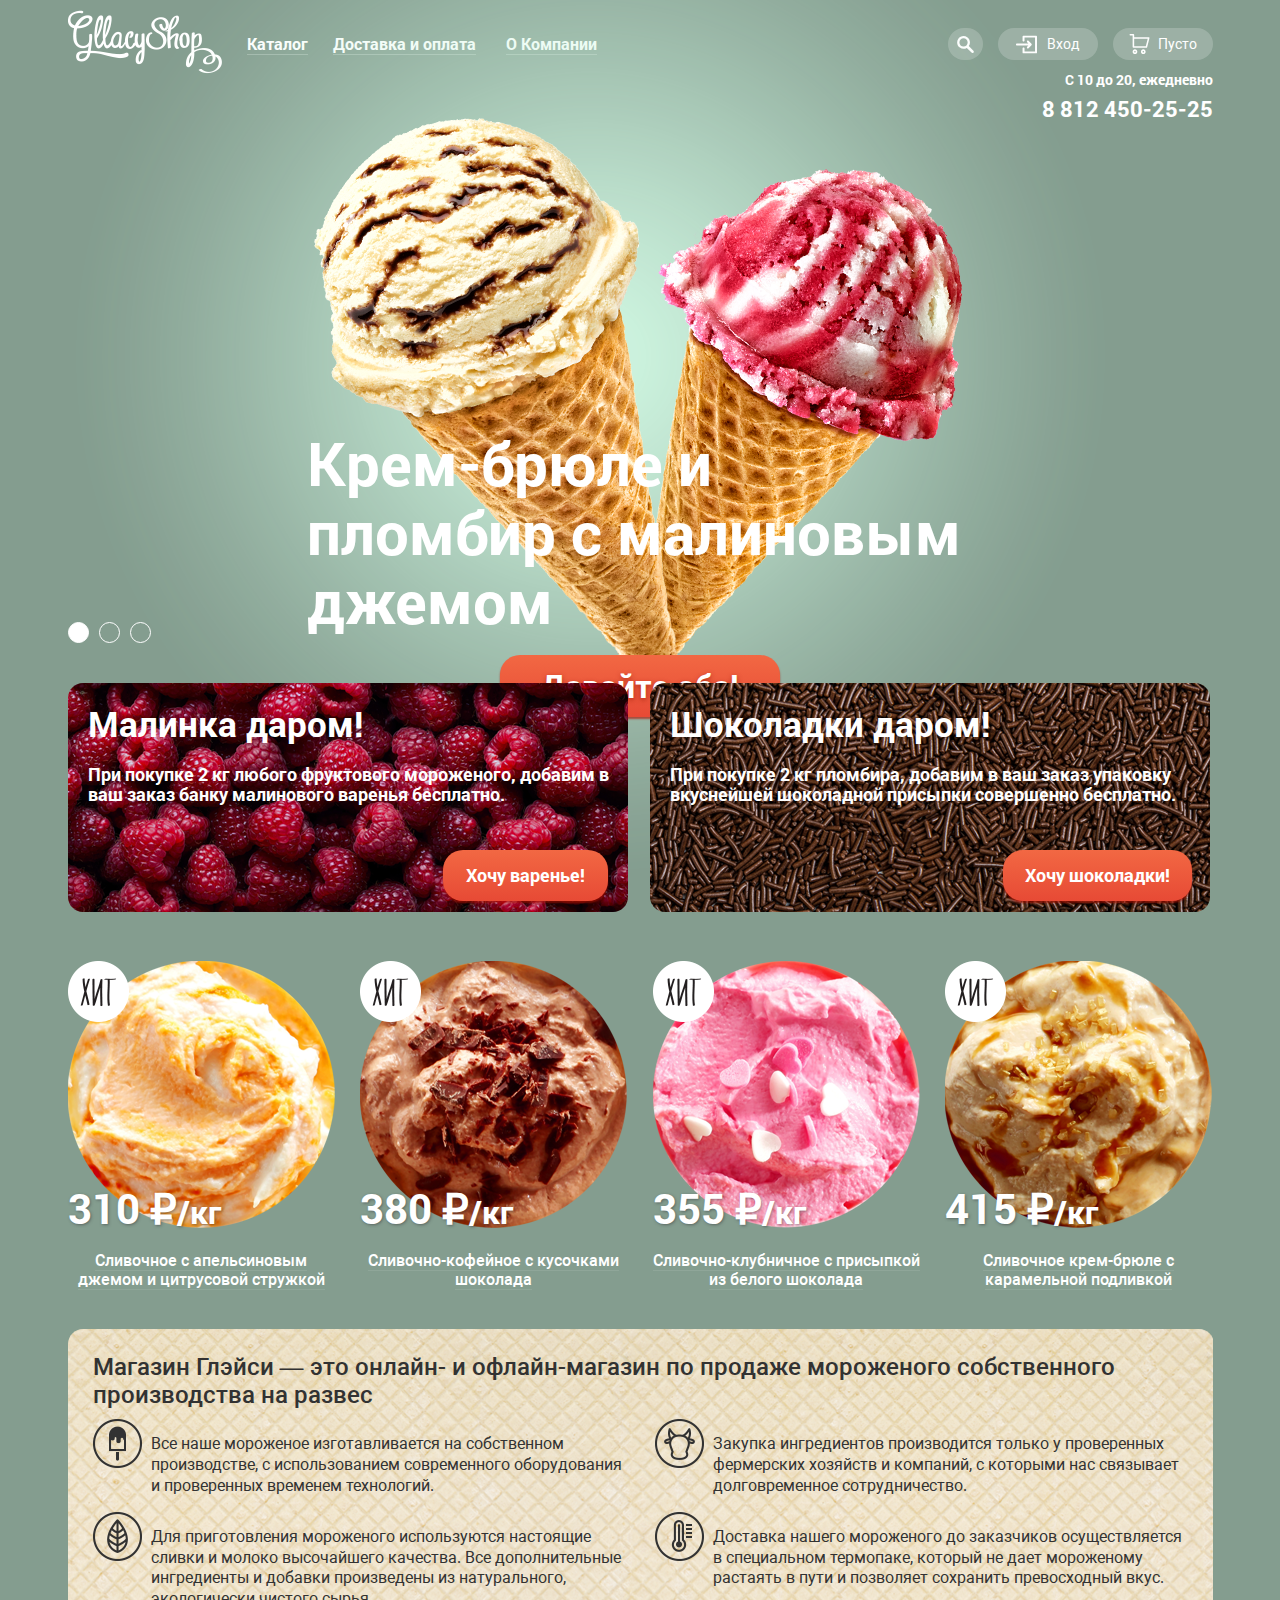
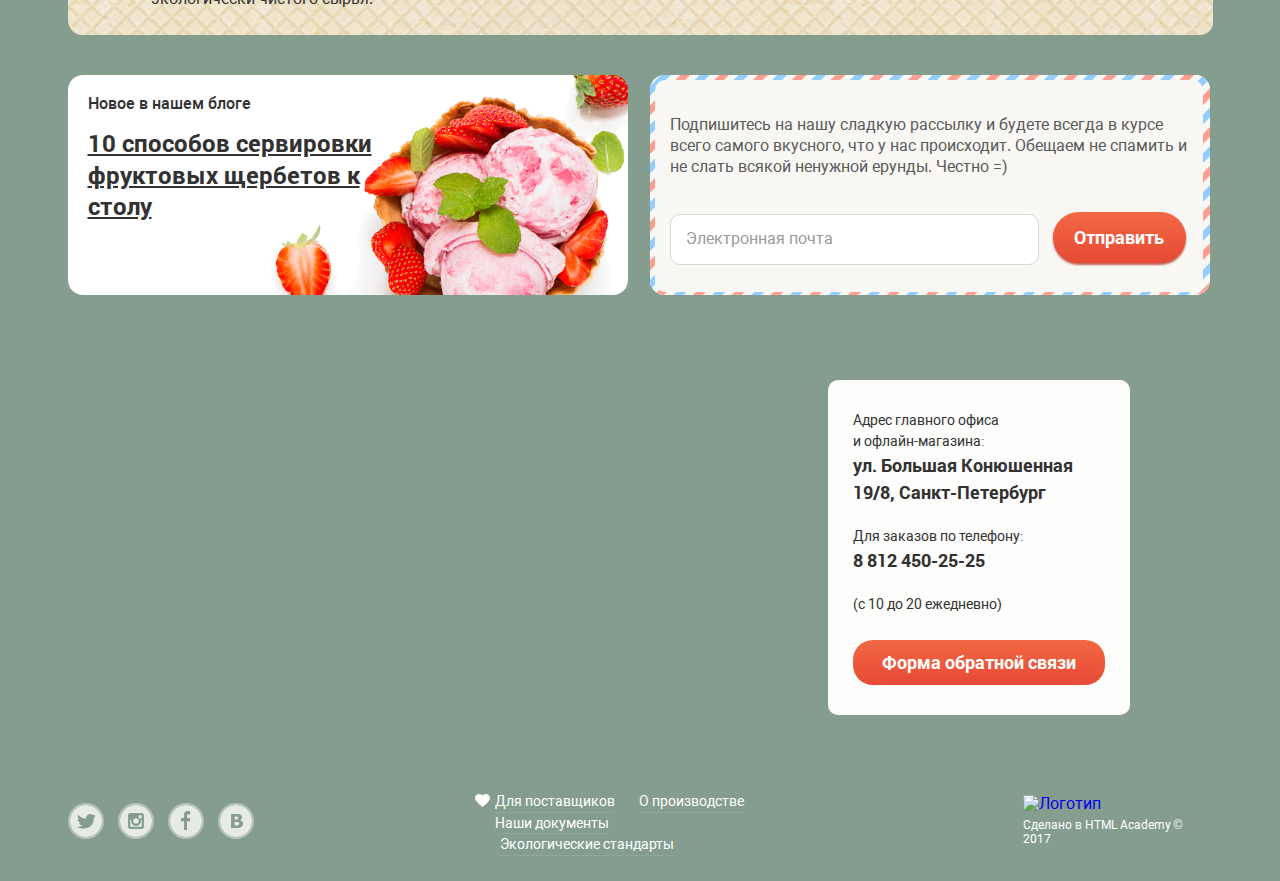
==== commit a5d08098: "Update index.html" ====
--- a/index.html
+++ b/index.html
@@ -4,8 +4,8 @@
 <head>
 	<meta charset="UTF-8">
 	<meta name="viewport" content="width=device-width, initial-scale=1.0">
-	<link rel="stylesheet" type="text/css" href="css/normalize.css">
-	<link rel="stylesheet" type="text/css" href="css/style.css">
+	<link rel="stylesheet" type="text/css" href="./css/normalize.css">
+	<link rel="stylesheet" type="text/css" href="./css/style.css">
 	<title>Gllacy</title>
 </head>
 
@@ -29,7 +29,7 @@
 		<div class="wrap">
 			<nav class="header__menu">
 				<ul class="menu-left">
-					<li class="menu-left__item menu-left__logo"><a href="#"><img src="/img/header-logo.svg" alt="Логотип"></a>
+					<li class="menu-left__item menu-left__logo"><a href="#"><img src="./img/header-logo.svg" alt="Логотип"></a>
 					</li>
 					<li class="menu-left__item menu-left__submenu"><a href="#"
 							class="menu-left__link">Каталог</a>
@@ -102,9 +102,9 @@
 
 					<li class="slider__item">
 						<div class="slider-img">
-							<img src="/img/01_1.png" class="slider-img__left" alt="Мороженое">
-							<img src="/img/01_2.png" class="slider-img__right" alt=" Мороженое">
-							<img src="/img/01_3.png" class="slider-img__backlight" alt=" Фон">
+							<img src="./img/01_1.png" class="slider-img__left" alt="Мороженое">
+							<img src="./img/01_2.png" class="slider-img__right" alt=" Мороженое">
+							<img src="./img/01_3.png" class="slider-img__backlight" alt=" Фон">
 						</div>
 						<h1 class=" slider__title">Крем-брюле и пломбир с малиновым джемом</h1>
 						<button class="slider__btn">Давайте оба!</button>
@@ -112,9 +112,9 @@
 
 					<li class="slider__item">
 						<div class="slider-img">
-							<img src="/img/02_1.png" class="slider-img__left" alt="Мороженое">
-							<img src="/img/02_2.png" class="slider-img__right" alt=" Мороженое">
-							<img src="/img/02_3.png" class="slider-img__backlight" alt=" Фон">
+							<img src="./img/02_1.png" class="slider-img__left" alt="Мороженое">
+							<img src="./img/02_2.png" class="slider-img__right" alt=" Мороженое">
+							<img src="./img/02_3.png" class="slider-img__backlight" alt=" Фон">
 						</div>
 						<h1 class=" slider__title">Крем-брюле и пломбир с малиновым джемом</h1>
 						<button class="slider__btn">Давайте оба!</button>
@@ -122,9 +122,9 @@
 
 					<li class="slider__item">
 						<div class="slider-img">
-							<img src="/img/03_1.png" class="slider-img__left" alt="Мороженое">
-							<img src="/img/03_2.png" class="slider-img__right" alt=" Мороженое">
-							<img src="/img/03_3.png" class="slider-img__backlight" alt=" Фон">
+							<img src="./img/03_1.png" class="slider-img__left" alt="Мороженое">
+							<img src="./img/03_2.png" class="slider-img__right" alt=" Мороженое">
+							<img src="./img/03_3.png" class="slider-img__backlight" alt=" Фон">
 						</div>
 						<h1 class=" slider__title">Крем-брюле и пломбир с малиновым джемом</h1>
 						<button class="slider__btn">Давайте оба!</button>
@@ -280,7 +280,8 @@
 							<a href="#" class="footer-down-container__link-item">Экологические стандарты</a>
 						</li>
 						<li class="footer-down-container__logo">
-							<a href="#" class="footer-down-container__logo-link"><img src="/img/footer-logo_htmlacademy.svg" alt="Логотип"></a>
+							<a href="#" class="footer-down-container__logo-link"><img src="./
+								/footer-logo_htmlacademy.svg" alt="Логотип"></a>
 							<a href="#" class="footer-down-container__logo-link"><span>Сделано в HTML Academy © 2017</span></a>
 						</li>
 					</ul>
@@ -289,7 +290,7 @@
 		</div>
 	</footer>
 </div>
-	<script src="/js/script.js"></script>
+	<script src="./js/script.js"></script>
 </body>
 
 </html>
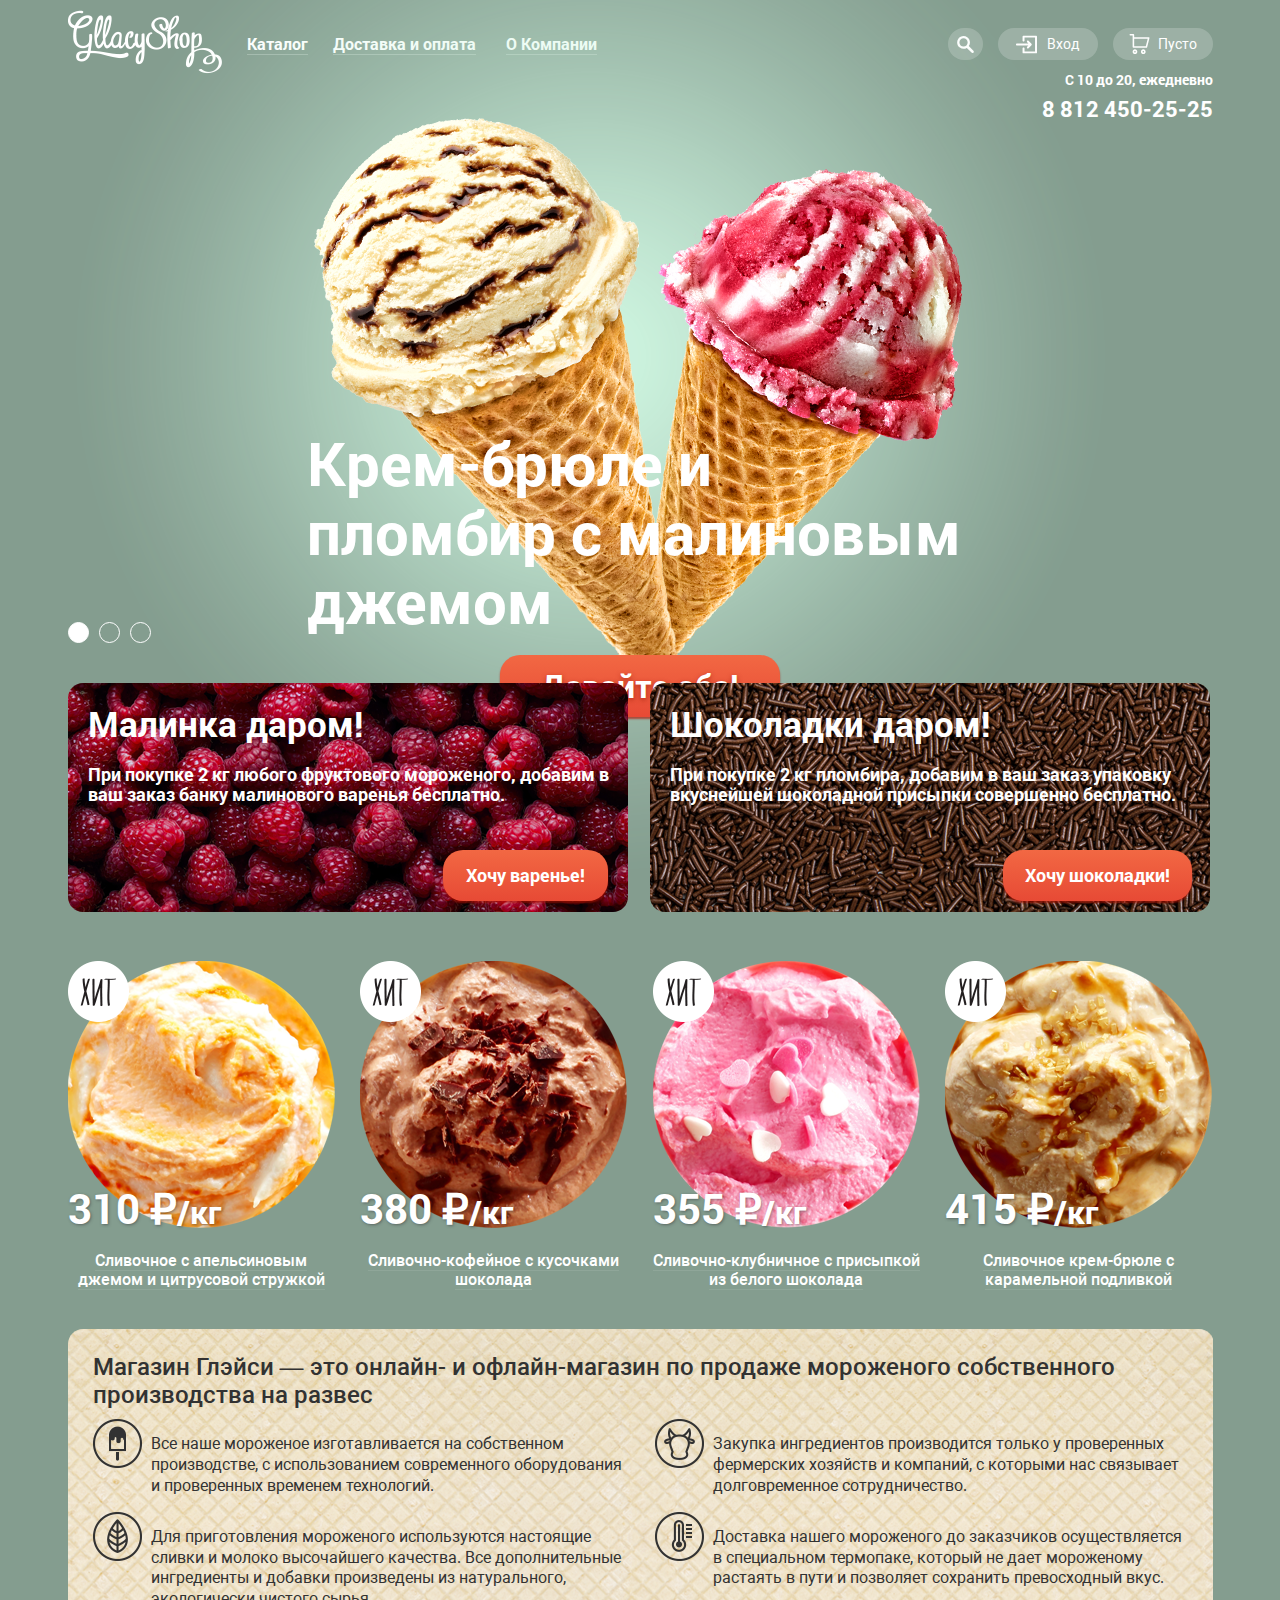
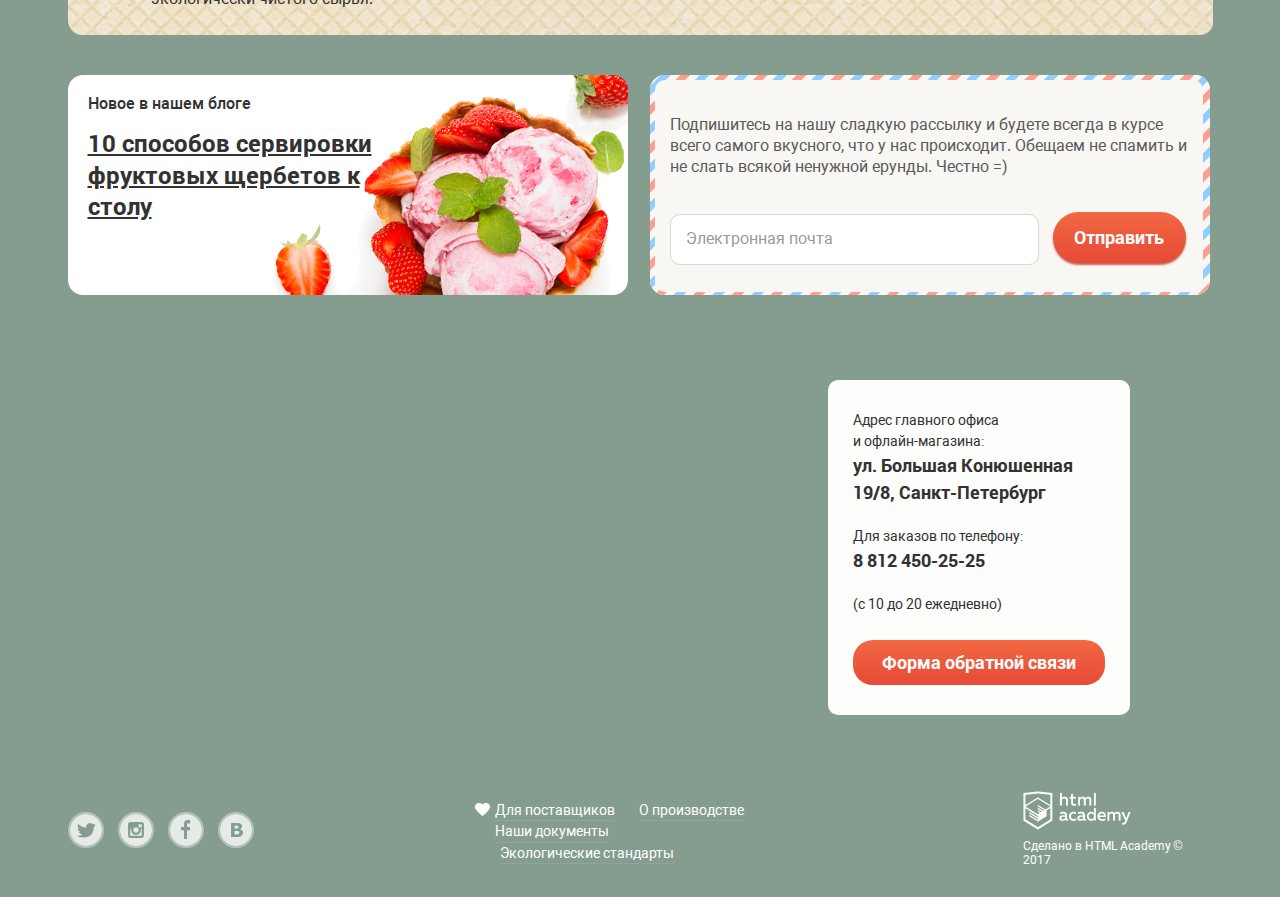
==== commit f9c219dd: "Update index.html" ====
--- a/index.html
+++ b/index.html
@@ -4,8 +4,8 @@
 <head>
 	<meta charset="UTF-8">
 	<meta name="viewport" content="width=device-width, initial-scale=1.0">
-	<link rel="stylesheet" type="text/css" href="./css/normalize.css">
-	<link rel="stylesheet" type="text/css" href="./css/style.css">
+	<link rel="stylesheet" type="text/css" href="css/normalize.css">
+	<link rel="stylesheet" type="text/css" href="css/style.css">
 	<title>Gllacy</title>
 </head>
 
@@ -29,7 +29,7 @@
 		<div class="wrap">
 			<nav class="header__menu">
 				<ul class="menu-left">
-					<li class="menu-left__item menu-left__logo"><a href="#"><img src="./img/header-logo.svg" alt="Логотип"></a>
+					<li class="menu-left__item menu-left__logo"><a href="#"><img src="img/header-logo.svg" alt="Логотип"></a>
 					</li>
 					<li class="menu-left__item menu-left__submenu"><a href="#"
 							class="menu-left__link">Каталог</a>
@@ -102,9 +102,9 @@
 
 					<li class="slider__item">
 						<div class="slider-img">
-							<img src="./img/01_1.png" class="slider-img__left" alt="Мороженое">
-							<img src="./img/01_2.png" class="slider-img__right" alt=" Мороженое">
-							<img src="./img/01_3.png" class="slider-img__backlight" alt=" Фон">
+							<img src="img/01_1.png" class="slider-img__left" alt="Мороженое">
+							<img src="img/01_2.png" class="slider-img__right" alt=" Мороженое">
+							<img src="img/01_3.png" class="slider-img__backlight" alt=" Фон">
 						</div>
 						<h1 class=" slider__title">Крем-брюле и пломбир с малиновым джемом</h1>
 						<button class="slider__btn">Давайте оба!</button>
@@ -112,9 +112,9 @@
 
 					<li class="slider__item">
 						<div class="slider-img">
-							<img src="./img/02_1.png" class="slider-img__left" alt="Мороженое">
-							<img src="./img/02_2.png" class="slider-img__right" alt=" Мороженое">
-							<img src="./img/02_3.png" class="slider-img__backlight" alt=" Фон">
+							<img src="img/02_1.png" class="slider-img__left" alt="Мороженое">
+							<img src="img/02_2.png" class="slider-img__right" alt=" Мороженое">
+							<img src="img/02_3.png" class="slider-img__backlight" alt=" Фон">
 						</div>
 						<h1 class=" slider__title">Крем-брюле и пломбир с малиновым джемом</h1>
 						<button class="slider__btn">Давайте оба!</button>
@@ -122,9 +122,9 @@
 
 					<li class="slider__item">
 						<div class="slider-img">
-							<img src="./img/03_1.png" class="slider-img__left" alt="Мороженое">
-							<img src="./img/03_2.png" class="slider-img__right" alt=" Мороженое">
-							<img src="./img/03_3.png" class="slider-img__backlight" alt=" Фон">
+							<img src="img/03_1.png" class="slider-img__left" alt="Мороженое">
+							<img src="img/03_2.png" class="slider-img__right" alt=" Мороженое">
+							<img src="img/03_3.png" class="slider-img__backlight" alt=" Фон">
 						</div>
 						<h1 class=" slider__title">Крем-брюле и пломбир с малиновым джемом</h1>
 						<button class="slider__btn">Давайте оба!</button>
@@ -159,8 +159,8 @@
 
 						<li class="ice-cream-item">
 							<div class="icer-cream__img">
-								<img class="img-hit" src="./img/hit.png" alt="Хит">
-								<img src="./img/iceCream_1.png" alt="Мороженое">
+								<img class="img-hit" src="img/hit.png" alt="Хит">
+								<img src="img/iceCream_1.png" alt="Мороженое">
 								<span class="ice-cream-price">310 ₽<span class="ice-cream-weight">/кг</span></span>
 							</div>
 							<a href="#" class="ice-cream__link">Сливочное с апельсиновым джемом и цитрусовой стружкой
@@ -169,8 +169,8 @@
 
 						<li class="ice-cream-item">
 							<div class="icer-cream__img">
-								<img class="img-hit" src="./img/hit.png" alt="Хит">
-								<img src="./img/iceCream_2.png" alt="Мороженое">
+								<img class="img-hit" src="img/hit.png" alt="Хит">
+								<img src="img/iceCream_2.png" alt="Мороженое">
 								<span class="ice-cream-price">380 ₽<span class="ice-cream-weight">/кг</span></span>
 							</div>
 							<a href="#" class="ice-cream__link">Сливочно-кофейное с кусочками шоколада</a>
@@ -178,8 +178,8 @@
 
 						<li class="ice-cream-item">
 							<div class="icer-cream__img">
-								<img class="img-hit" src="./img/hit.png" alt="Хит">
-								<img src="./img/iceCream_3.png" alt="Мороженое">
+								<img class="img-hit" src="img/hit.png" alt="Хит">
+								<img src="img/iceCream_3.png" alt="Мороженое">
 								<span class="ice-cream-price">355 ₽<span class="ice-cream-weight">/кг</span></span>
 							</div>
 							<a href="#" class="ice-cream__link">Сливочно-клубничное с присыпкой из белого шоколада</a>
@@ -187,8 +187,8 @@
 
 						<li class="ice-cream-item">
 							<div class="icer-cream__img">
-								<img class="img-hit" src="./img/hit.png" alt="Хит">
-								<img src="./img/iceCream_4.png" alt="Мороженое">
+								<img class="img-hit" src="img/hit.png" alt="Хит">
+								<img src="img/iceCream_4.png" alt="Мороженое">
 								<span class="ice-cream-price">415 ₽<span class="ice-cream-weight">/кг</span></span>
 							</div>
 							<a href="#" class="ice-cream__link">Сливочное крем-брюле с карамельной подливкой</a>
@@ -280,8 +280,7 @@
 							<a href="#" class="footer-down-container__link-item">Экологические стандарты</a>
 						</li>
 						<li class="footer-down-container__logo">
-							<a href="#" class="footer-down-container__logo-link"><img src="./
-								/footer-logo_htmlacademy.svg" alt="Логотип"></a>
+							<a href="#" class="footer-down-container__logo-link"><img src="img/footer-logo_htmlacademy.svg" alt="Логотип"></a>
 							<a href="#" class="footer-down-container__logo-link"><span>Сделано в HTML Academy © 2017</span></a>
 						</li>
 					</ul>
@@ -290,7 +289,7 @@
 		</div>
 	</footer>
 </div>
-	<script src="./js/script.js"></script>
+	<script src="js/script.js"></script>
 </body>
 
 </html>
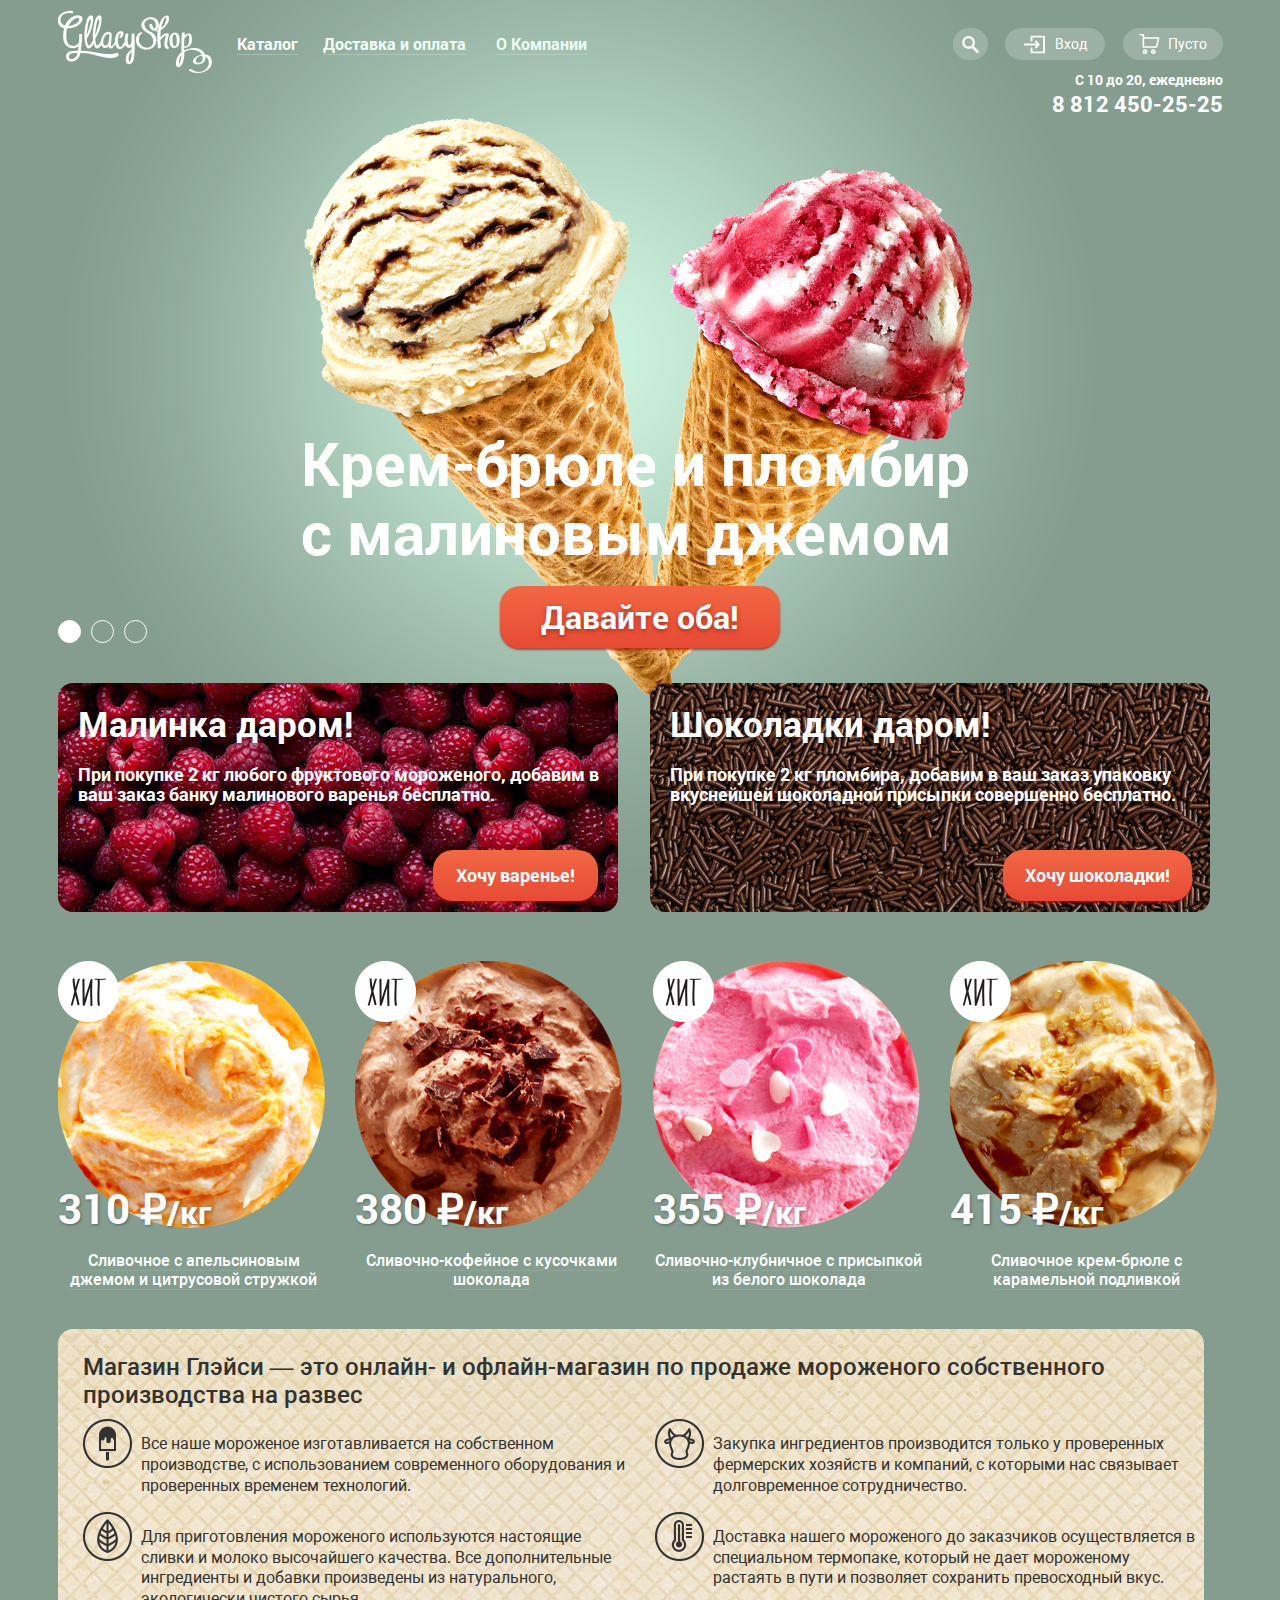
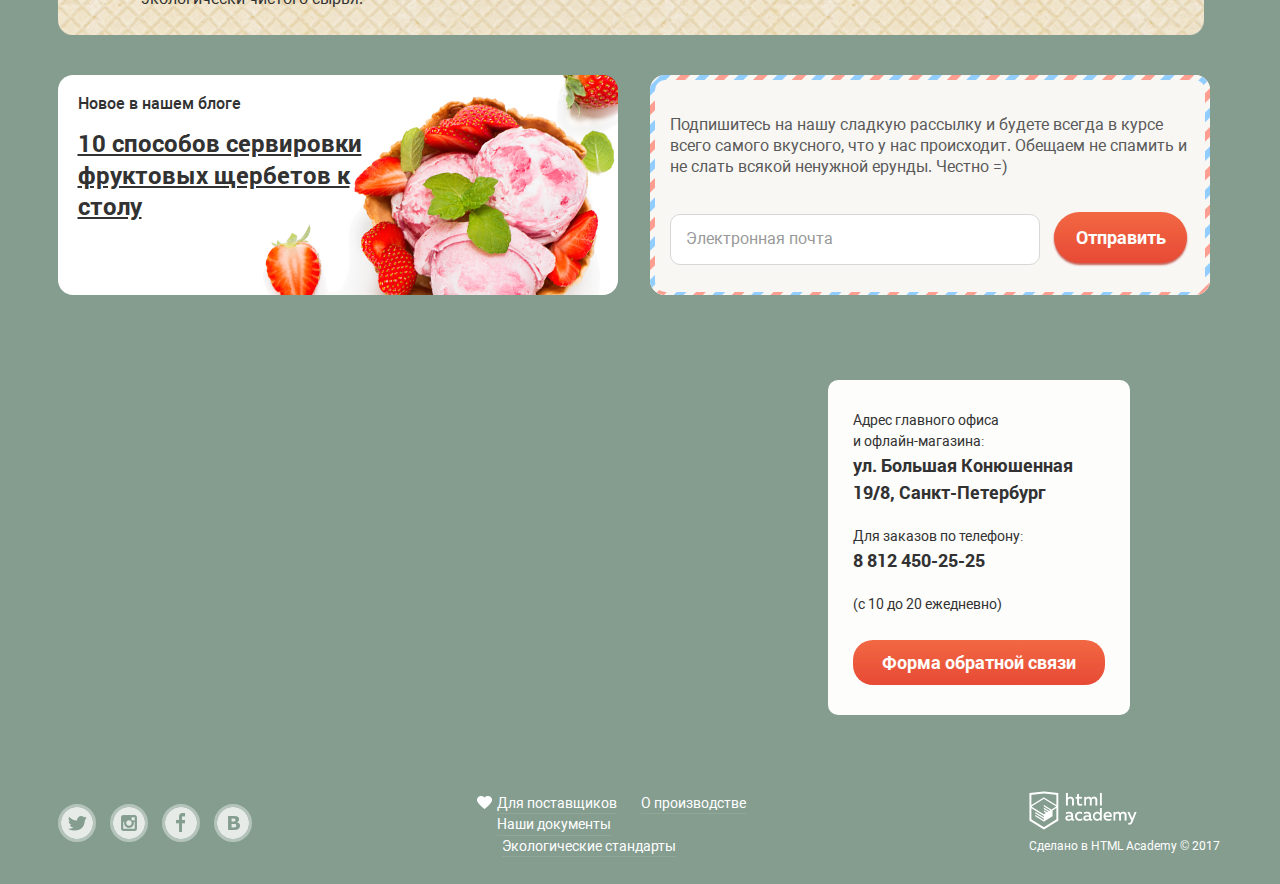
==== commit 413db3bd: "column ice cream" ====
--- a/index.html
+++ b/index.html
@@ -102,7 +102,7 @@
 
 					<li class="slider__item">
 						<div class="slider-img">
-							<img src="img/01_1.png" class="slider-img__left" alt="Мороженое">
+							<img src="img/01_1.png" class="slider-img__left" alt="Мороженое" class="set-img">
 							<img src="img/01_2.png" class="slider-img__right" alt=" Мороженое">
 							<img src="img/01_3.png" class="slider-img__backlight" alt=" Фон">
 						</div>
@@ -112,7 +112,7 @@
 
 					<li class="slider__item">
 						<div class="slider-img">
-							<img src="img/02_1.png" class="slider-img__left" alt="Мороженое">
+							<img src="img/02_1.png" class="slider-img__left" alt="Мороженое" class="set-img">
 							<img src="img/02_2.png" class="slider-img__right" alt=" Мороженое">
 							<img src="img/02_3.png" class="slider-img__backlight" alt=" Фон">
 						</div>
@@ -122,7 +122,7 @@
 
 					<li class="slider__item">
 						<div class="slider-img">
-							<img src="img/03_1.png" class="slider-img__left" alt="Мороженое">
+							<img src="img/03_1.png" class="slider-img__left" alt="Мороженое" class="set-img">
 							<img src="img/03_2.png" class="slider-img__right" alt=" Мороженое">
 							<img src="img/03_3.png" class="slider-img__backlight" alt=" Фон">
 						</div>
@@ -160,7 +160,7 @@
 						<li class="ice-cream-item">
 							<div class="icer-cream__img">
 								<img class="img-hit" src="img/hit.png" alt="Хит">
-								<img src="img/iceCream_1.png" alt="Мороженое">
+								<img src="img/iceCream_1.png" alt="Мороженое" class="set-img">
 								<span class="ice-cream-price">310 ₽<span class="ice-cream-weight">/кг</span></span>
 							</div>
 							<a href="#" class="ice-cream__link">Сливочное с апельсиновым джемом и цитрусовой стружкой
@@ -170,7 +170,7 @@
 						<li class="ice-cream-item">
 							<div class="icer-cream__img">
 								<img class="img-hit" src="img/hit.png" alt="Хит">
-								<img src="img/iceCream_2.png" alt="Мороженое">
+								<img src="img/iceCream_2.png" alt="Мороженое" class="set-img">
 								<span class="ice-cream-price">380 ₽<span class="ice-cream-weight">/кг</span></span>
 							</div>
 							<a href="#" class="ice-cream__link">Сливочно-кофейное с кусочками шоколада</a>
@@ -179,7 +179,7 @@
 						<li class="ice-cream-item">
 							<div class="icer-cream__img">
 								<img class="img-hit" src="img/hit.png" alt="Хит">
-								<img src="img/iceCream_3.png" alt="Мороженое">
+								<img src="img/iceCream_3.png" alt="Мороженое" class="set-img">
 								<span class="ice-cream-price">355 ₽<span class="ice-cream-weight">/кг</span></span>
 							</div>
 							<a href="#" class="ice-cream__link">Сливочно-клубничное с присыпкой из белого шоколада</a>
@@ -188,7 +188,7 @@
 						<li class="ice-cream-item">
 							<div class="icer-cream__img">
 								<img class="img-hit" src="img/hit.png" alt="Хит">
-								<img src="img/iceCream_4.png" alt="Мороженое">
+								<img src="img/iceCream_4.png" alt="Мороженое" class="set-img">
 								<span class="ice-cream-price">415 ₽<span class="ice-cream-weight">/кг</span></span>
 							</div>
 							<a href="#" class="ice-cream__link">Сливочное крем-брюле с карамельной подливкой</a>
--- a/css/style.css
+++ b/css/style.css
@@ -1,3 +1,4 @@
+@charset "UTF-8";
 @font-face {
 		font-family: "Roboto";
 		src: url("/fonts/roboto.woff2") format("woff2"), url("/fonts/roboto.woff") format("woff");
@@ -21,7 +22,6 @@
 		padding: 0;
 		list-style: none;
 		text-decoration: none;
-		box-sizing: border-box;
 }
 
 body {
@@ -122,7 +122,7 @@
 .overlay {
 		width: 100%;
 		height: 100%;
-		background-image: url("/img/overlay.png");
+		background-image: url("../img/overlay.png");
 }
 
 .wrap {
@@ -251,7 +251,7 @@
 		text-align: right;
 }
 .time-job__time {
-		margin-bottom: 8px;
+		margin-bottom: 3px;
 		font-size: 0.87em;
 		font-weight: 700;
 }
@@ -291,7 +291,7 @@
 		transition: all 0.5s ease-out;
 }
 .menu-right__item:hover .login:before {
-		background-image: url("/img/login-hover.svg");
+		background-image: url("../img/login-hover.svg");
 		transition: all 0.5s ease-out;
 }
 .menu-right__item:hover .login {
@@ -299,11 +299,11 @@
 		transition: all 0.5s ease-out;
 }
 .menu-right__item:hover .search {
-		background-image: url("/img/loupe-hover.svg");
+		background-image: url("../img/loupe-hover.svg");
 		transition: all 0.5s ease-out;
 }
 .menu-right__item:hover .cart::before {
-		background-image: url("/img/cart-hover.svg");
+		background-image: url("../img/cart-hover.svg");
 		transition: all 0.5s ease-out;
 }
 .menu-right__item:hover .cart {
@@ -325,7 +325,7 @@
 		display: block;
 		width: 17px;
 		height: 17px;
-		background-image: url("/img/loupe.svg");
+		background-image: url("../img/loupe.svg");
 		background-color: transparent;
 		border: none;
 		cursor: pointer;
@@ -349,7 +349,7 @@
 		width: 21px;
 		height: 20px;
 		content: "";
-		background-image: url("/img/login.svg");
+		background-image: url("../img/login.svg");
 }
 
 .cart {
@@ -370,7 +370,7 @@
 		width: 21px;
 		height: 20px;
 		content: "";
-		background-image: url("/img/cart.svg");
+		background-image: url("../img/cart.svg");
 }
 
 .btn-search {
@@ -391,6 +391,7 @@
 		color: #999999;
 		border: 1px solid #d3d3d2;
 		border-radius: 10px;
+		box-sizing: border-box;
 }
 .btn-search input::placeholder {
 		color: #999999;
@@ -413,6 +414,7 @@
 .login-box {
 		width: 100%;
 		padding: 20px 20px 22px 19px;
+		box-sizing: border-box;
 }
 
 .input-box {
@@ -429,6 +431,7 @@
 		font-weight: 400;
 		border: 1px solid #d3d3d2;
 		border-radius: 10px;
+		box-sizing: border-box;
 }
 .input-box input::placeholder {
 		color: #999999;
@@ -527,7 +530,7 @@
 		width: 21px;
 		height: 20px;
 		content: "";
-		background-image: url("/img/cart_active.svg");
+		background-image: url("../img/cart_active.svg");
 }
 
 .cart-form {
@@ -783,13 +786,13 @@
 .banner-left {
 		flex-basis: 50%;
 		margin-right: 20px;
-		background-image: url("/img/banner_01.png");
+		background-image: url("../img/banner_01.png");
 		background-repeat: no-repeat;
 }
 
 .banner-right {
 		flex-basis: 50%;
-		background-image: url("/img/banner_02.png");
+		background-image: url("../img/banner_02.png");
 		background-repeat: no-repeat;
 }
 
@@ -859,7 +862,7 @@
 		flex-direction: column;
 		padding: 25px;
 		color: #323232;
-		background-image: url("/img/shop_wafer.png");
+		background-image: url("../img/shop_wafer.png");
 		background-repeat: no-repeat;
 }
 .shop-gllacy__container {
@@ -897,7 +900,7 @@
 		width: 49px;
 		height: 49px;
 		content: "";
-		background-image: url("/img/shop_1.svg");
+		background-image: url("../img/shop_1.svg");
 }
 
 .cow::before {
@@ -908,7 +911,7 @@
 		width: 49px;
 		height: 49px;
 		content: "";
-		background-image: url("/img/shop_3.svg");
+		background-image: url("../img/shop_3.svg");
 }
 
 .leaflet::before {
@@ -919,7 +922,7 @@
 		width: 49px;
 		height: 49px;
 		content: "";
-		background-image: url("/img/shop_2.svg");
+		background-image: url("../img/shop_2.svg");
 }
 
 .thermometer::before {
@@ -930,7 +933,7 @@
 		width: 49px;
 		height: 49px;
 		content: "";
-		background-image: url("/img/shop_4.svg");
+		background-image: url("../img/shop_4.svg");
 }
 
 .blog-box {
@@ -942,7 +945,7 @@
 .blog {
 		flex-basis: 50%;
 		margin-right: 20px;
-		background-image: url("/img/blog_1.png");
+		background-image: url("../img/blog_1.png");
 		background-repeat: no-repeat;
 }
 .blog__title {
@@ -970,9 +973,10 @@
 		flex-basis: 50%;
 		padding: 5px 0;
 		padding-left: 5px;
-		padding-right: 10px;
-		background-image: url("/img/blog_2.png");
+		padding-right: 18px;
+		background-image: url("../img/blog_2.png");
 		background-repeat: no-repeat;
+		box-sizing: border-box;
 }
 .mailing__text {
 		margin-bottom: 35px;
@@ -986,6 +990,7 @@
 		font-weight: 400;
 		border: 1px solid #d7d7d7;
 		border-radius: 10px;
+		box-sizing: border-box;
 }
 .mailing__input::placeholder {
 		color: #999999;
@@ -1023,6 +1028,405 @@
 		padding-left: 15px;
 		background-color: #f8f7f4;
 		border-radius: 10px;
+		box-sizing: border-box;
+}
+
+.navigation {
+		margin-top: 15px;
+}
+.navigation__item {
+		position: relative;
+		margin-right: 15px;
+		color: #ffffff;
+		font-size: 0.87em;
+		border-bottom: 1px solid #aebeb5;
+}
+.navigation__item:not(:last-child)::after {
+		position: absolute;
+		top: 0;
+		right: -12px;
+		display: block;
+		content: "»";
+}
+.navigation__item:last-child {
+		border-bottom: none;
+		margin-right: 0;
+}
+
+.filter {
+		margin-bottom: 40px;
+}
+
+.filter__title {
+		margin-top: 13px;
+		margin-bottom: 30px;
+		font-size: 2.2em;
+		font-weight: 700;
+}
+
+.filter__form {
+		width: 100%;
+		display: flex;
+		flex-direction: column;
+}
+
+.filter-up {
+		display: flex;
+		margin-bottom: 18px;
+}
+
+.filter-sort {
+		width: 195px;
+		display: flex;
+		flex-direction: column;
+		margin-right: 15px;
+}
+.filter-sort__title {
+		margin-bottom: 6px;
+		padding-left: 16px;
+		font-size: 0.87em;
+		font-weight: 500;
+}
+.filter-sort__list {
+		width: 100%;
+}
+.filter-sort__item {
+		position: relative;
+		padding-top: 14px;
+		padding-left: 16px;
+		padding-bottom: 11px;
+		color: #ffffff;
+		font-weight: 500;
+		background-color: #aabab0;
+		line-height: 0.5em;
+		border-radius: 20px;
+		cursor: pointer;
+		transition: all 0.2s linear;
+}
+.filter-sort__item::after {
+		display: block;
+		content: "";
+		position: absolute;
+		top: 15px;
+		right: 15px;
+		width: 0;
+		height: 0;
+		border-left: 5px solid transparent;
+		border-right: 5px solid transparent;
+		border-top: 8px solid #ffffff;
+}
+.filter-sort__item:hover {
+		color: #323232;
+}
+.filter-sort__item:hover::after {
+		border-top: 8px solid #323232;
+}
+.filter-sort__sublist {
+		display: none;
+		width: 192px;
+		position: absolute;
+		top: 33px;
+		left: 0;
+		background-color: #ffffff;
+		z-index: 300;
+}
+.filter-sort__sublist-item {
+		padding: 10px 0;
+		padding-left: 20px;
+		color: #323232;
+		font-size: 0.87em;
+		cursor: pointer;
+}
+.filter-sort__sublist-item:hover {
+		color: #fff;
+		background-color: #1e90ff;
+}
+
+.filter-price {
+		width: 220px;
+		margin-right: 15px;
+}
+.filter-price__sort {
+		width: 185px;
+		margin-bottom: 6px;
+		padding-left: 16px;
+		font-size: 0.87em;
+		font-weight: 500;
+}
+
+.price-min,
+.price-max {
+		width: 25px;
+		color: #ffffff;
+		border: none;
+		outline: none;
+		background-color: transparent;
+}
+
+.price-min::placeholder,
+.price-max::placeholder {
+		color: #ffffff;
+}
+
+.control-box {
+		position: relative;
+		width: 220px;
+		padding: 15px 20px;
+		background-color: #aabab0;
+		border-radius: 20px;
+		box-sizing: border-box;
+}
+.control-box .range-toggle {
+		position: absolute;
+		top: 7px;
+		width: 4px;
+		height: 4px;
+		background: #ababab;
+		border: 8px solid #ffffff;
+		border-radius: 50%;
+		cursor: pointer;
+		transition: all 0.15s linear;
+}
+.control-box .range-toggle:hover {
+		top: 5px;
+		border: 9px solid #ffffff;
+}
+.control-box .range-toggle-min {
+		left: 30px;
+}
+.control-box .range-toggle-max {
+		right: 55px;
+}
+
+.control-basic {
+		width: 100%;
+		height: 2px;
+		background-color: #d1d9d3;
+}
+.control-basic_white {
+		height: 2px;
+		margin-left: 13px;
+		margin-right: 53px;
+		background-color: #fff;
+}
+
+.filter-fat {
+		width: 415px;
+}
+.filter-fat__title {
+		margin-bottom: 6px;
+		padding-left: 16px;
+		font-size: 0.87em;
+		font-weight: 500;
+}
+
+.fat-box {
+		width: 100%;
+		padding: 8px 15px;
+		background-color: #aabab0;
+		border-radius: 20px;
+		box-sizing: border-box;
+}
+
+.fat-radio {
+		display: inline-block;
+		position: relative;
+		margin-right: 12px;
+		margin-left: 22px;
+		padding-left: 10px;
+		cursor: pointer;
+}
+
+.fat-radio:last-child {
+		margin-right: 0;
+}
+
+.fat-radio::before {
+		position: absolute;
+		top: -2px;
+		left: -22px;
+		display: block;
+		content: "";
+		width: 22px;
+		height: 22px;
+		background-image: url("../img/radio-off.png");
+		opacity: 0.8;
+		cursor: pointer;
+}
+
+.fat-radio:hover::before {
+		opacity: 1;
+}
+
+#fat-0:checked ~ .fat-0::before,
+#fat-10:checked ~ .fat-10::before,
+#fat-30:checked ~ .fat-30::before,
+#fat-50:checked ~ .fat-50::before {
+		background-image: url("../img/radio-on.png");
+}
+
+#fat-0:disabled ~ .fat-0::before,
+#fat-10:disabled ~ .fat-10::before,
+#fat-30:disabled ~ .fat-30::before,
+#fat-50:disabled ~ .fat-50::before {
+		opacity: 0.4;
+}
+
+.filter-down {
+		display: flex;
+}
+.filter-down__btn {
+		width: 144px;
+		padding: 9px 0;
+		color: #ffffff;
+		font-weight: 500;
+		text-align: center;
+		line-height: 0.9em;
+		background-color: #AABAB0;
+		border: 2px solid #ffffff;
+		border-radius: 30px;
+		cursor: pointer;
+}
+.filter-down__btn:hover {
+		color: #323232;
+		background-color: #f8f7f4;
+		transition: all 0.5s ease-out;
+}
+.filter-down__btn:active {
+		color: #323232;
+		box-shadow: inset 0 2px 1px #696969;
+		background-color: #ededed;
+		transition: all 0.3s ease-out;
+}
+
+.fillers {
+		width: 100%;
+		margin: 0;
+		padding: 0;
+		border: none;
+}
+.fillers__title {
+		padding-left: 16px;
+		margin-bottom: 6px;
+		font-size: 0.87em;
+		font-weight: 500;
+}
+.fillers__item {
+		position: relative;
+		margin-left: 24px;
+		margin-right: 20px;
+		padding-left: 8px;
+		font-weight: 500;
+		cursor: pointer;
+}
+.fillers__item:last-child {
+		margin-right: 0;
+}
+.fillers__item::before {
+		display: block;
+		position: absolute;
+		top: 0;
+		left: -24px;
+		content: "";
+		width: 24px;
+		height: 20px;
+		background-image: url("../img/checkbox-off.png");
+		background-repeat: no-repeat;
+		cursor: pointer;
+		opacity: 0.8;
+}
+.fillers__item:hover::before {
+		opacity: 1;
+}
+
+.fillers-box {
+		display: inline-block;
+		width: 705px;
+		margin-right: 13px;
+		padding: 9px 16px;
+		background-color: #AABAB0;
+		border-radius: 30px;
+}
+
+#filler-1:checked ~ .fillers-box .filler-1::before,
+#filler-2:checked ~ .fillers-box .filler-2::before,
+#filler-3:checked ~ .fillers-box .filler-3::before,
+#filler-4:checked ~ .fillers-box .filler-4::before,
+#filler-5:checked ~ .fillers-box .filler-5::before {
+		background-image: url("../img/checkbox-on.png");
+		background-repeat: no-repeat;
+}
+
+#filler-1:disabled ~ .fillers-box .filler-1::before,
+#filler-2:disabled ~ .fillers-box .filler-2::before,
+#filler-3:disabled ~ .fillers-box .filler-3::before,
+#filler-4:disabled ~ .fillers-box .filler-4::before,
+#filler-5:disabled ~ .fillers-box .filler-5::before {
+		opacity: 0.4;
+}
+
+#filler-1:disabled:checked ~ .fillers-box .filler-1::before,
+#filler-2:disabled:checked ~ .fillers-box .filler-2::before,
+#filler-3:disabled:checked ~ .fillers-box .filler-3::before,
+#filler-4:disabled:checked ~ .fillers-box .filler-4::before,
+#filler-5:disabled:checked ~ .fillers-box .filler-5::before {
+		opacity: 0.4;
+}
+
+.set-container {
+		display: flex;
+		flex-direction: column;
+}
+
+.set-column-box {
+		width: 100%;
+		display: flex;
+		justify-content: flex-start;
+		align-items: center;
+		flex-wrap: wrap;
+}
+
+.set-item {
+		width: 23.1759656652%;
+		margin-right: 20px;
+		margin-bottom: 40px;
+		text-align: center;
+}
+.set-item__img {
+		position: relative;
+		margin-bottom: 20px;
+		text-align: left;
+}
+.set-item__link {
+		color: #ffff;
+		font-weight: 500;
+		border-bottom: 1px solid #8fa699;
+}
+.set-item__btn {
+		display: none;
+}
+
+.set-item:last-child {
+		margin-right: 0;
+}
+
+.set-item-price {
+		position: absolute;
+		left: 0;
+		bottom: 0;
+		font-size: 2.63em;
+		font-weight: 700;
+		text-shadow: 1px 1px 3px rgba(49, 50, 53, 0.5);
+}
+
+.set-item-weight {
+		font-size: 0.76em;
+		font-weight: 700;
+		text-shadow: 1px 1px 3px rgba(49, 50, 53, 0.5);
+}
+
+.set-img {
+		max-width: 100%;
 }
 
 .footer-top-box {
@@ -1091,40 +1495,40 @@
 		align-items: center;
 }
 .footer-down-container__social {
-		width: 16.5938864629%;
+		width: 17.4672489083%;
 }
 .footer-down-container__social-link {
 		display: inline-block;
-		width: 36px;
-		height: 36px;
+		width: 32px;
+		height: 32px;
 		margin-right: 10px;
 		background-color: transparent;
-		border: 2px solid #c1cec7;
+		border: 3px solid #c1cec7;
 		border-radius: 50%;
 }
 .footer-down-container__social-link:last-child {
 		margin-right: 0;
 }
 .footer-down-container__social-tw {
-		background-image: url("/img/tw.svg");
+		background-image: url("../img/tw.svg");
 		background-repeat: no-repeat;
 		background-position: 50% 50%;
 		opacity: 0.8;
 }
 .footer-down-container__social-inst {
-		background-image: url("/img/ins.svg");
+		background-image: url("../img/ins.svg");
 		background-repeat: no-repeat;
 		background-position: 50% 50%;
 		opacity: 0.8;
 }
 .footer-down-container__social-fb {
-		background-image: url("/img/fb.svg");
+		background-image: url("../img/fb.svg");
 		background-repeat: no-repeat;
 		background-position: 50% 50%;
 		opacity: 0.8;
 }
 .footer-down-container__social-vk {
-		background-image: url("/img/vk.svg");
+		background-image: url("../img/vk.svg");
 		background-repeat: no-repeat;
 		background-position: 50% 50%;
 		opacity: 0.8;
@@ -1156,7 +1560,7 @@
 		width: 15px;
 		height: 13px;
 		content: "";
-		background-image: url("/img/footer_heart.svg");
+		background-image: url("../img/footer_heart.svg");
 		background-repeat: no-repeat;
 		background-position: 50% 50%;
 }
